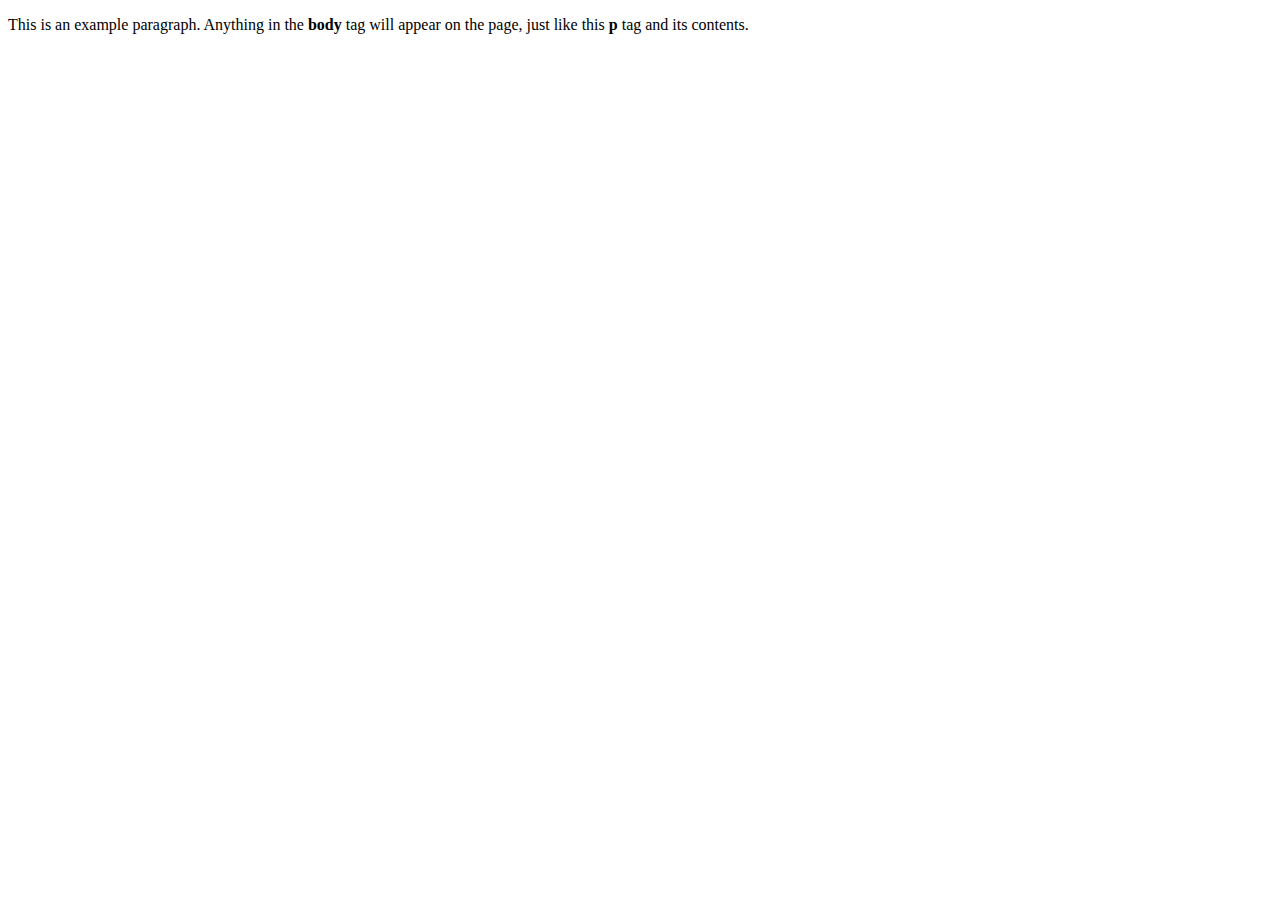
==== index.html @ df5af94c "Initial commit" ====
<!doctype html>
<html>
  <head>
    <title>githubcrce</title>
  </head>
  <body>
    <p>This is an example paragraph. Anything in the <strong>body</strong> tag will appear on the page, just like this <strong>p</strong> tag and its contents.</p>
  </body>
</html>
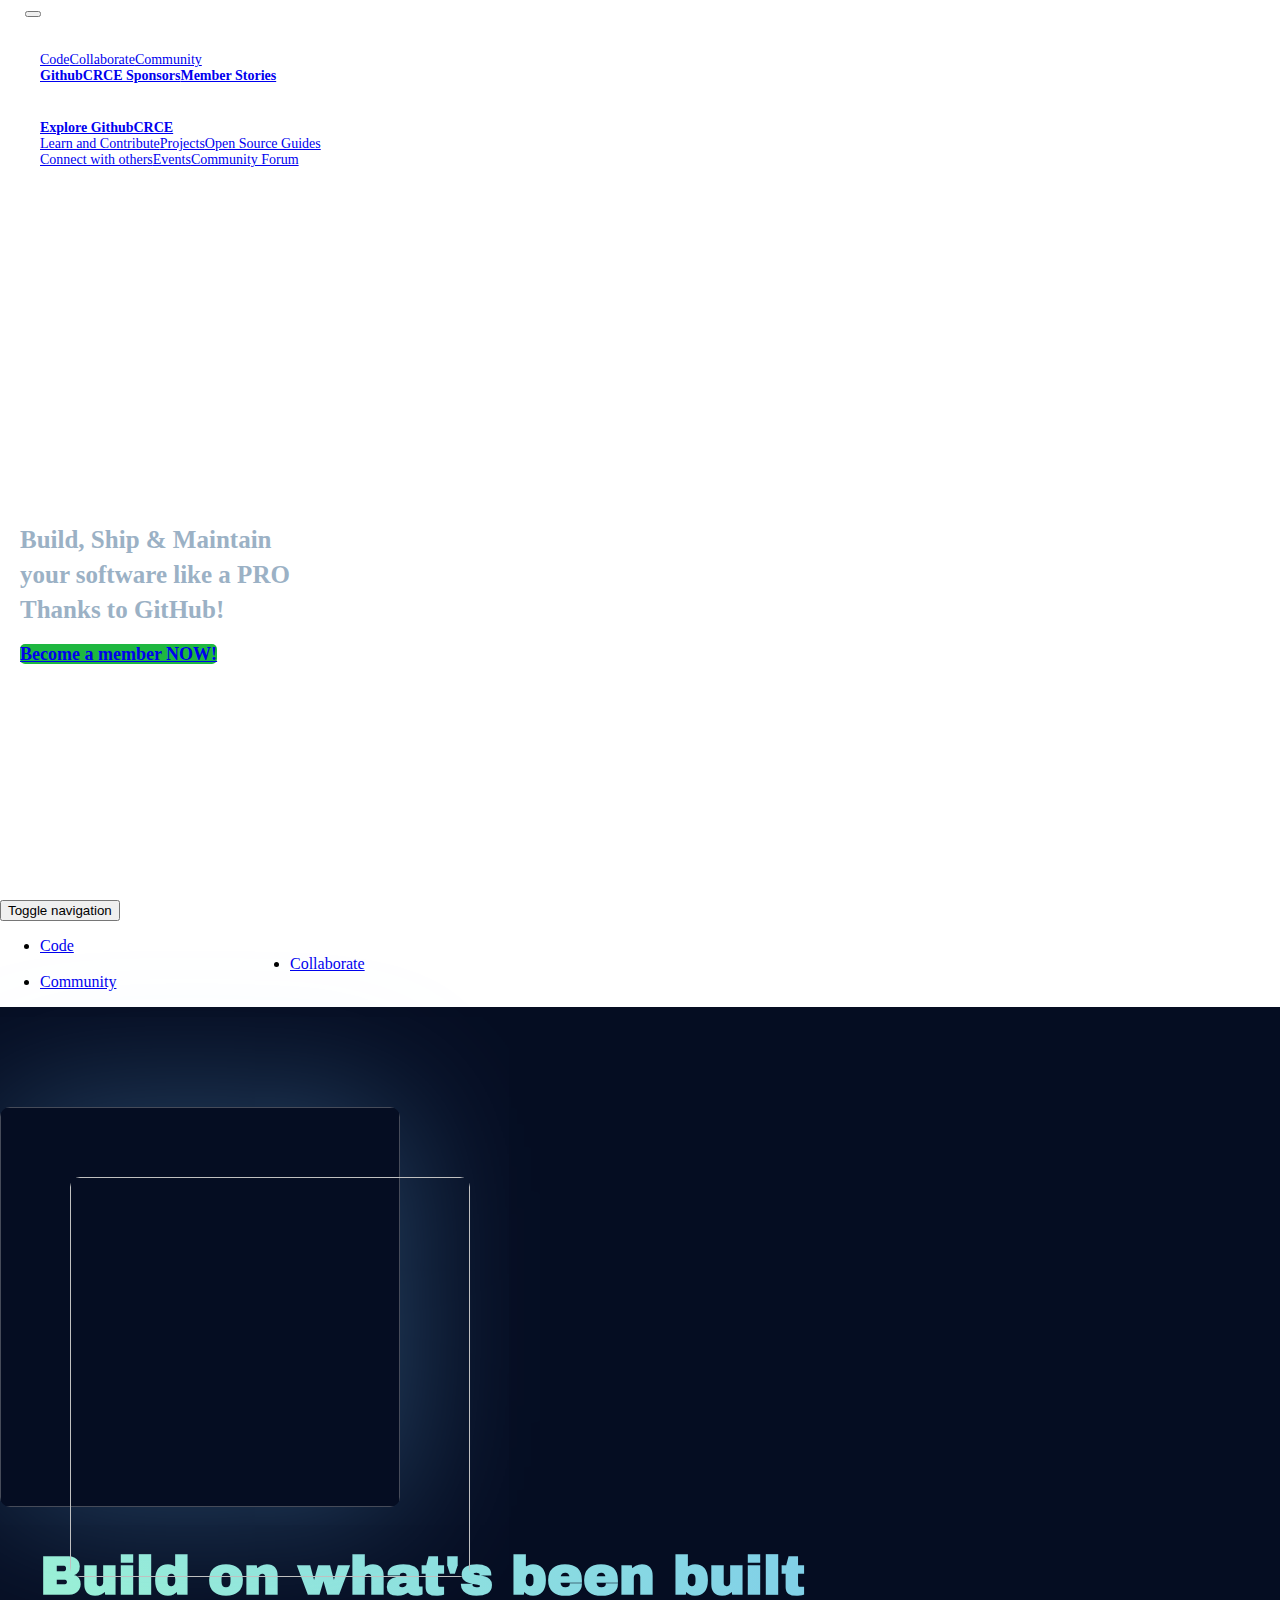
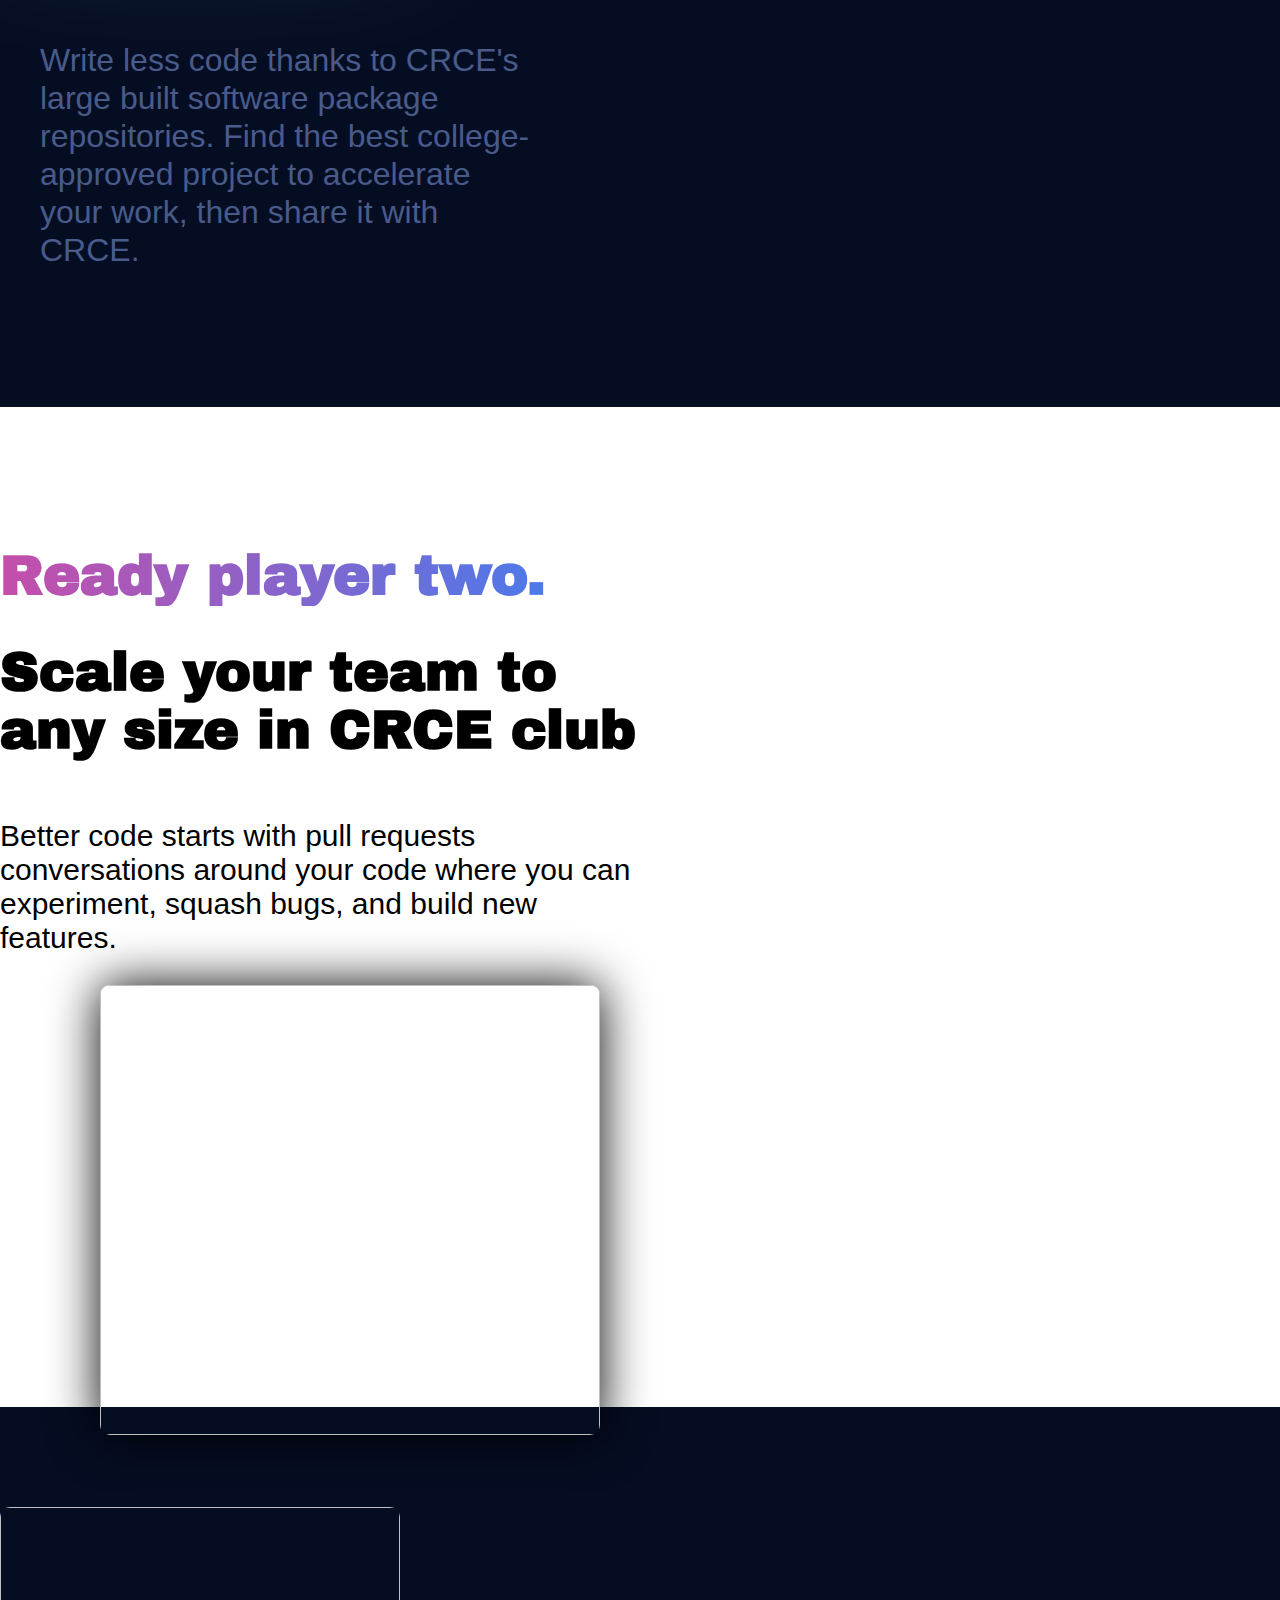
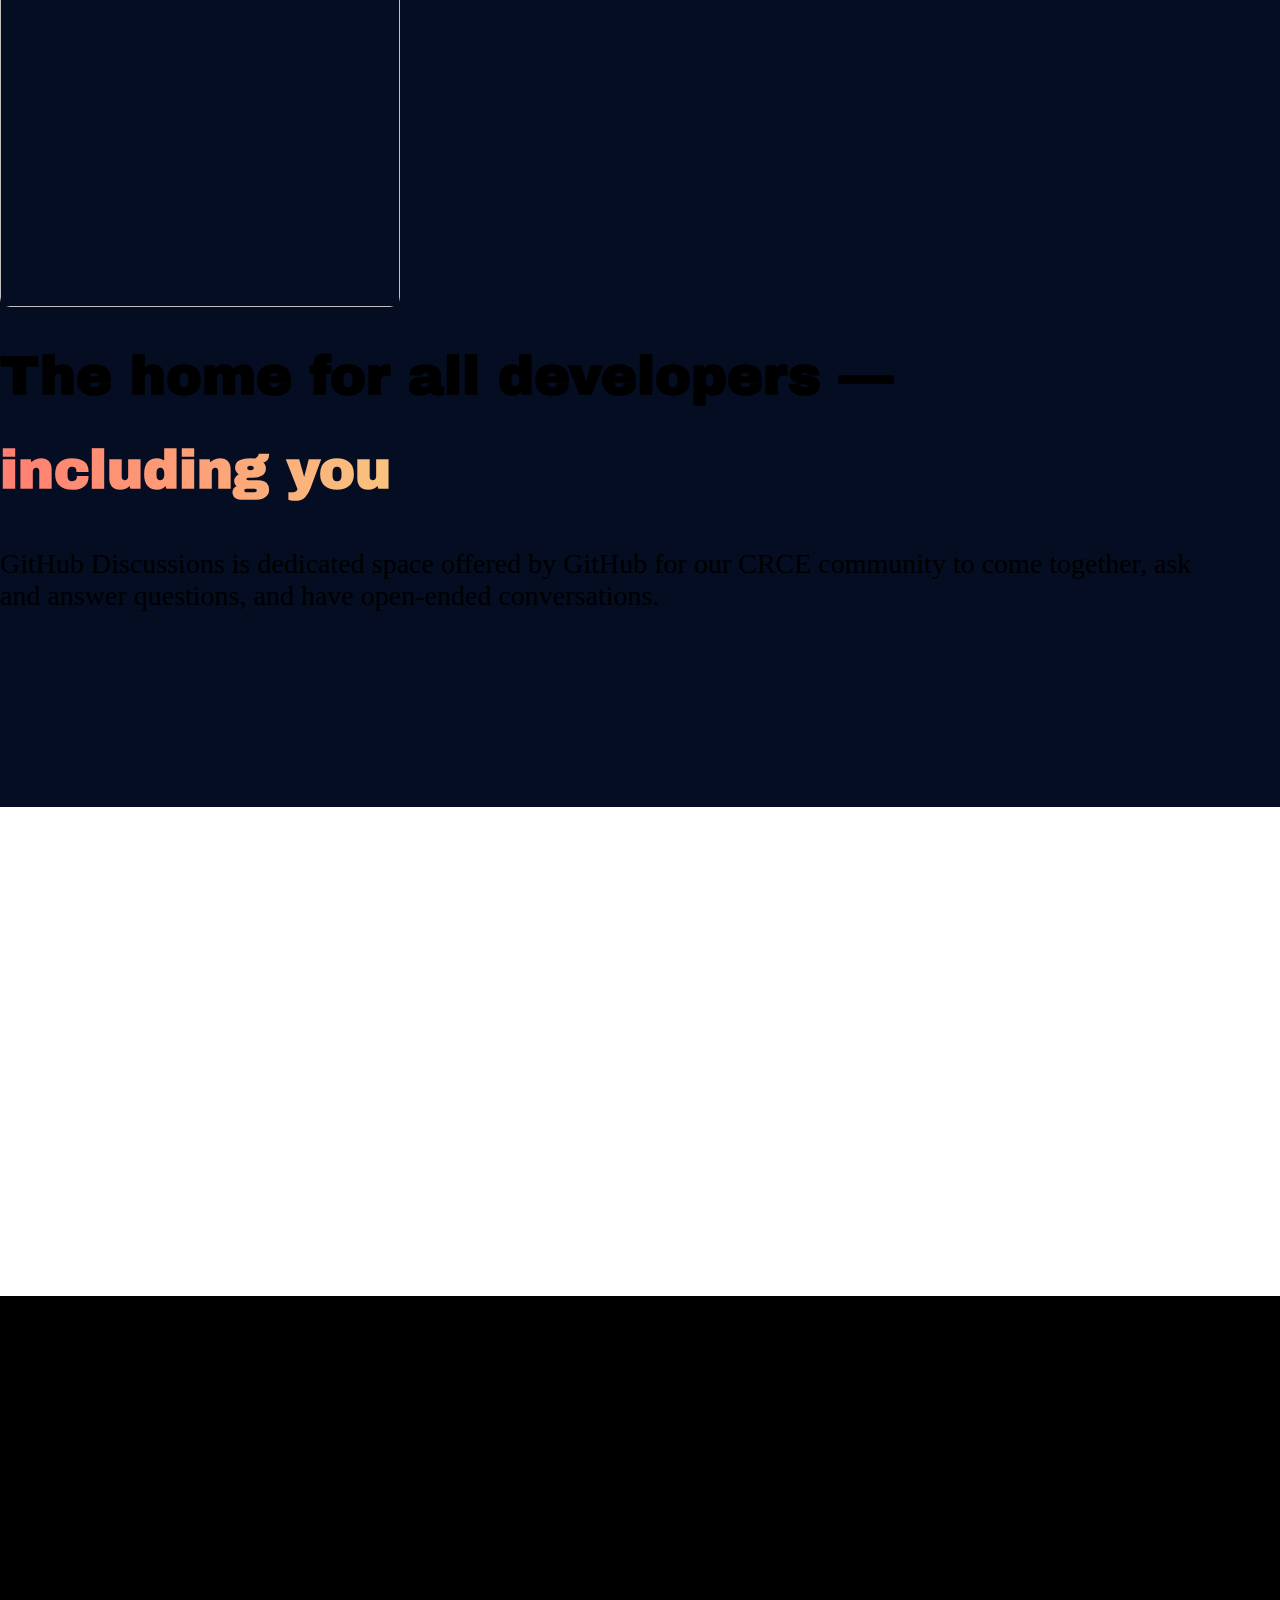
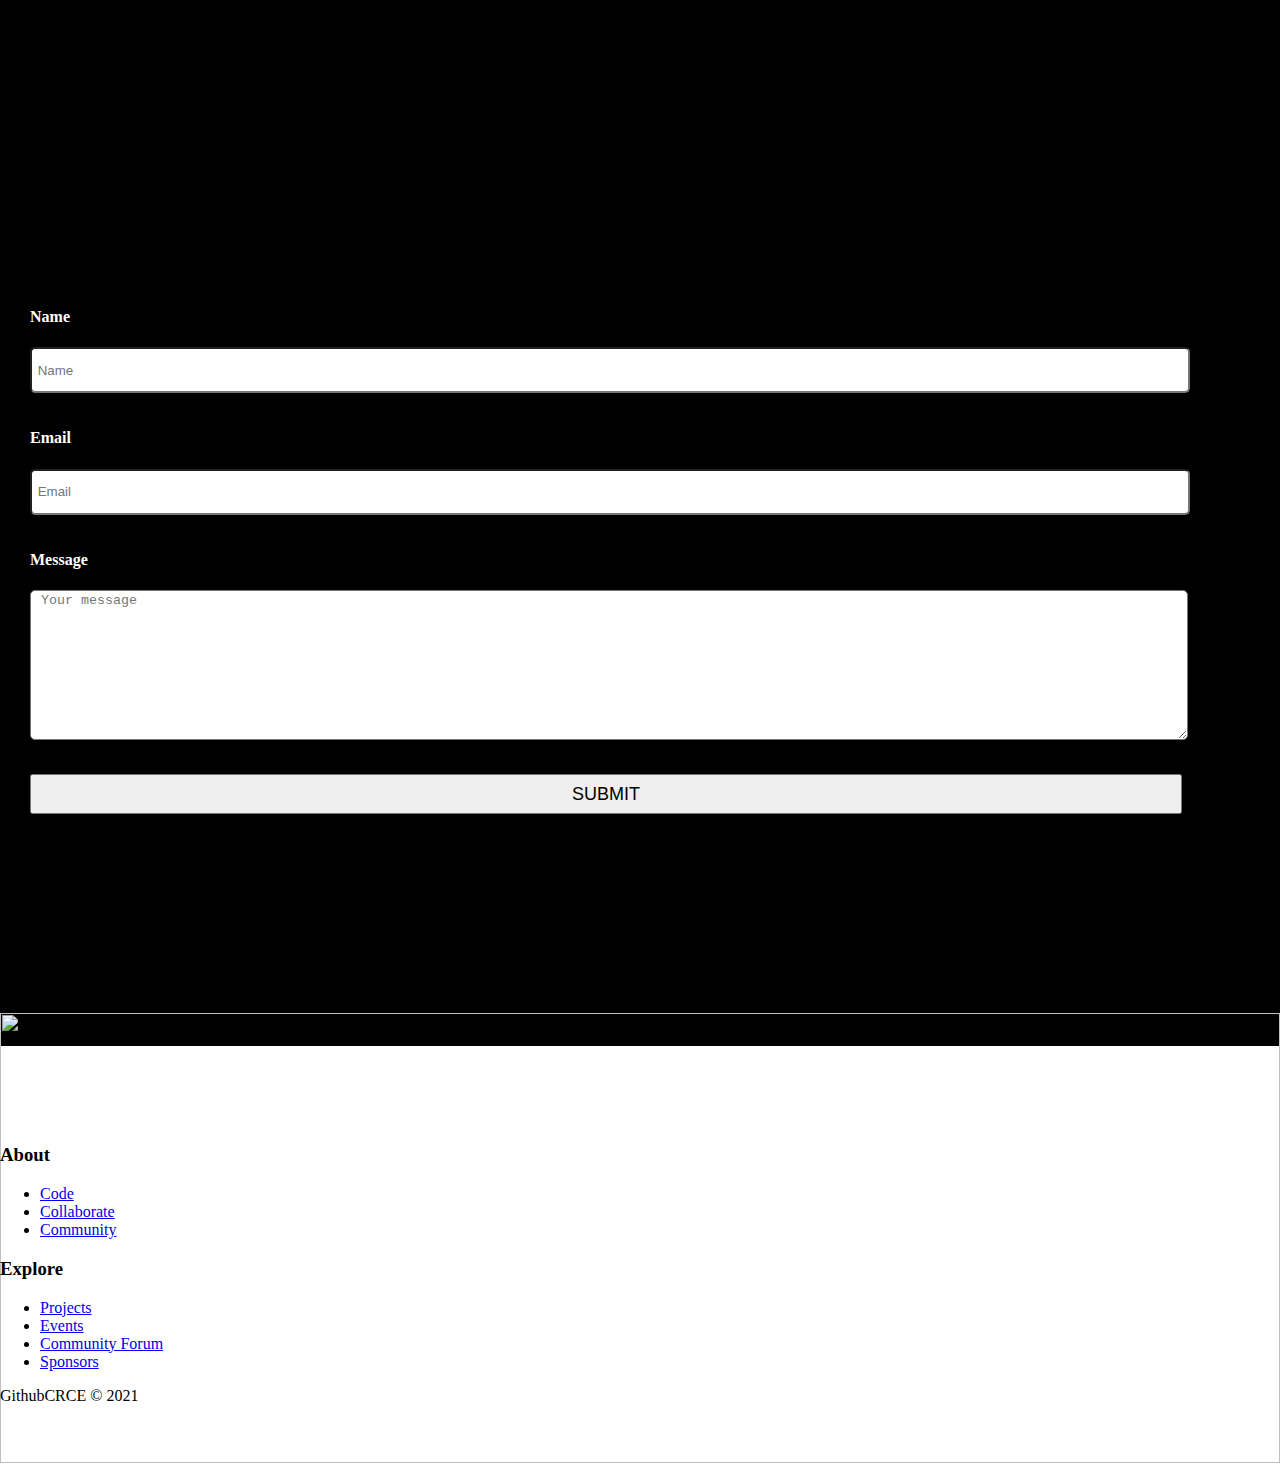
==== commit 74edaf79: "made suggested enhancements" ====
--- a/index.html
+++ b/index.html
@@ -1,9 +1,160 @@
-<!doctype html>
-<html>
-  <head>
-    <title>githubcrce</title>
-  </head>
-  <body>
-    <p>This is an example paragraph. Anything in the <strong>body</strong> tag will appear on the page, just like this <strong>p</strong> tag and its contents.</p>
-  </body>
+<!DOCTYPE html>
+<html lang="en">
+
+<head>
+    <meta charset="utf-8">
+    <meta name="viewport" content="width=device-width, initial-scale=1.0, shrink-to-fit=no">
+    <title>GithubCRCE</title>
+    <link rel="icon" href="assets/img/github-icon-png-29.png">
+    <link rel="stylesheet" href="assets/bootstrap/css/bootstrap.min.css">
+    <link rel="stylesheet" href="https://fonts.googleapis.com/css?family=Archivo+Black&amp;display=swap">
+    <link rel="stylesheet" href="assets/fonts/ionicons.min.css">
+    <link rel="stylesheet" href="assets/css/Contact-Form-Clean.css">
+    <link rel="stylesheet" href="assets/css/explore.css">
+    <link rel="stylesheet" href="assets/css/Footer-Basic.css">
+    <link rel="stylesheet" href="assets/css/Footer-Clean.css">
+    <link rel="stylesheet" href="https://cdnjs.cloudflare.com/ajax/libs/animate.css/3.5.2/animate.min.css">
+    <link rel="stylesheet" href="https://cdnjs.cloudflare.com/ajax/libs/aos/2.3.4/aos.css">
+    <link rel="stylesheet" href="https://cdnjs.cloudflare.com/ajax/libs/Swiper/6.4.8/swiper-bundle.min.css">
+    <link rel="stylesheet" href="assets/css/Registration-Form-with-Photo.css">
+    <link rel="stylesheet" href="assets/css/Simple-Slider.css">
+    <link rel="stylesheet" href="assets/css/sponsors.css">
+    <link rel="stylesheet" href="assets/css/styles.css">
+    <link rel="stylesheet" href="assets/css/Testimonials.css">
+</head>
+
+<body id="body">
+    <section id="home-bg">
+        <nav class="navbar navbar-light navbar-expand-md">
+            <div class="container-fluid"><a class="navbar-brand" href="#"></a><button data-bs-toggle="collapse" class="navbar-toggler" data-bs-target="#navcol-1"><span class="navbar-toggler-icon" style="text-shadow: 0px 0px;background: url(&quot;assets/img/span-removebg-preview.png&quot;) center / cover no-repeat;"></span></button>
+                <div class="collapse navbar-collapse" id="navcol-1">
+                    <ul class="navbar-nav">
+                        <li class="nav-item dropdown"><a class="dropdown-toggle nav-link" aria-expanded="false" data-bs-toggle="dropdown" href="#" style="color: var(--bs-white);">Why GithubCRCE?</a>
+                            <div class="dropdown-menu" id="menu-1" style="font-size: 14px;"><a class="dropdown-item" href="#code">Code</a><a class="dropdown-item" href="#collaborate">Collaborate</a><a class="dropdown-item" href="#community">Community</a>
+                                <div id="line"></div><a class="dropdown-item" href="sponsors.html" style="font-weight: bold;">GithubCRCE Sponsors</a><a class="dropdown-item" href="sponsors.html#member-stories" style="font-weight: bold;">Member Stories</a>
+                            </div>
+                        </li>
+                        <li class="nav-item"><a class="nav-link" href="https://github.com/orgs/githubcrce/people" style="color: var(--bs-white);">Team</a></li>
+                        <li class="nav-item dropdown"><a class="dropdown-toggle nav-link" aria-expanded="false" data-bs-toggle="dropdown" href="" style="color: var(--bs-white);">Explore</a>
+                            <div class="dropdown-menu" style="font-size: 14px;"><a class="dropdown-item" href="explore.html" style="font-weight: bold;">Explore GithubCRCE</a>
+                                <div id="line"></div><a class="dropdown-item disabled font-monospace" href="#">Learn and Contribute</a><a class="dropdown-item" href="explore.html">Projects</a><a class="dropdown-item" href="https://opensource.guide/" target="_blank">Open Source Guides</a>
+                                <div id="line"></div><a class="dropdown-item disabled font-monospace" href="#">Connect with others</a><a class="dropdown-item" href="explore.html">Events</a><a class="dropdown-item" href="https://github.community/" target="_blank">Community Forum</a>
+                            </div>
+                        </li>
+                        <li class="nav-item"><a class="nav-link" href="https://github.com/githubcrce/" style="color: var(--bs-white);" target="_blank">Join Us</a></li>
+                    </ul>
+                    <ul class="navbar-nav ms-auto">
+                        <li class="nav-item" id="contact-us"><a class="nav-link active" href="#contact-us-head" style="color: var(--bs-white);">Contact Us</a></li>
+                    </ul>
+                </div>
+            </div>
+        </nav>
+        <h1 id="title-1">Where CRCE</h1>
+        <h1 id="title-2">builds software</h1>
+        <h1 id="sub-title">Build, Ship &amp; Maintain<br>your software like a PRO<br>Thanks to GitHub!<br></h1>
+        <h1 id="sub-title-2"></h1><a class="btn btn-primary" role="button" id="join-now" href="https://forms.gle/aLtC46LqiJqMrGCY7" target="_blank">Become a member NOW!</a>
+    </section>
+    <section id="mid-nav">
+        <nav class="navbar navbar-light navbar-expand-md sticky-top textprimary bg-white text-primary" id="sub-navbar">
+            <div class="container-fluid"><button data-bs-toggle="collapse" class="navbar-toggler" data-bs-target="#navcol-2"><span class="visually-hidden">Toggle navigation</span><span class="navbar-toggler-icon"></span></button>
+                <div class="collapse navbar-collapse text-center" id="navcol-2">
+                    <ul class="navbar-nav font-monospace mx-auto">
+                        <li class="nav-item" id="code-nav"><a class="nav-link active" href="#code">Code</a></li>
+                        <li class="nav-item" id="collaborate-nav"><a class="nav-link" href="#collaborate">Collaborate</a></li>
+                        <li class="nav-item" id="community-nav"><a class="nav-link" href="#community">Community</a></li>
+                    </ul>
+                </div>
+            </div>
+        </nav>
+        <section id="code">
+            <div class="container">
+                <div class="row">
+                    <div class="col-md-6" data-aos="fade-up-right"><img id="code-img-1"><img data-bss-hover-animate="wobble" id="code-img-2"></div>
+                    <div class="col-md-6">
+                        <h1 data-aos="fade-up" id="code-heading">Build on what's been built</h1>
+                        <p data-aos="fade-up" id="code-p">Write less code thanks to CRCE's<br>large built software package repositories. Find the best college-approved project to accelerate your work, then share it with CRCE.<br></p>
+                    </div>
+                </div>
+            </div>
+        </section>
+        <section id="collaborate">
+            <div class="container">
+                <div class="row">
+                    <div class="col-md-6">
+                        <h1 data-aos="fade-right" id="collaborate-heading-1"><strong>Ready player two.</strong><br></h1>
+                        <h1 data-aos="fade-right" id="collaborate-heading-2">Scale your team to any size in CRCE club</h1>
+                        <p data-aos="fade-right" id="collaborate-p">Better code starts with pull requests<br>conversations around your code where you can experiment, squash bugs, and build new features.<br></p>
+                    </div>
+                    <div class="col-md-6"><img data-aos="zoom-in-right" id="collaborate-img-1"></div>
+                </div>
+            </div>
+        </section>
+        <section id="community">
+            <div class="container">
+                <div class="row">
+                    <div class="col-md-6"><img data-aos="zoom-in-right" id="community-img-1"></div>
+                    <div class="col-md-6">
+                        <h1 data-aos="fade-up-right" id="community-heading-1"><strong>The home for all developers&nbsp;—</strong><br></h1>
+                        <h1 data-aos="fade-up-right" id="community-heading-2">including you</h1>
+                        <p data-aos="fade-up-right" id="community-p">GitHub Discussions is dedicated space offered by GitHub for our CRCE community to come together, ask and answer questions, and have open-ended conversations.<br></p>
+                    </div>
+                </div>
+            </div>
+        </section>
+    </section>
+    <section id="bottom-section">
+        <section id="bs-1">
+            <section id="inner-bs-1"></section>
+        </section>
+        <section id="bs-2">
+            <h1 id="contact-us-head" style="color: var(--bs-white);border-style: none;">Contact us</h1>
+            <div class="row" id="contact-row">
+                <div class="col col-6" id="col-form">
+                    <div data-aos="flip-up" id="form">
+                        <h4 id="form-header">Name</h4><input type="text" placeholder=" Name">
+                        <h4 id="form-header">Email</h4><input type="email" placeholder=" Email">
+                        <h4 id="form-header">Message</h4><textarea placeholder=" Your message"></textarea><button class="btn btn-primary" id="contact-now" type="button">SUBMIT</button>
+                    </div>
+                </div>
+                <div class="col col-6" id="col-img"><img src="assets/img/conctatbg.png" width="100%" height="450px"></div>
+            </div>
+        </section>
+    </section>
+    <footer class="footer-clean">
+        <div class="container">
+            <div class="row justify-content-center">
+                <div class="col">
+                    <h3 id="footer-heading"></h3>
+                </div>
+                <div class="col-sm-4 col-md-3 item">
+                    <h3>About</h3>
+                    <ul>
+                        <li><a href="#code">Code</a></li>
+                        <li><a href="#collaborate">Collaborate</a></li>
+                        <li><a href="#community">Community</a></li>
+                    </ul>
+                </div>
+                <div class="col-sm-4 col-md-3 item">
+                    <h3>Explore</h3>
+                    <ul>
+                        <li><a href="explore.html">Projects</a></li>
+                        <li><a href="explore.html">Events</a></li>
+                        <li><a href="explore.html">Community Forum</a></li>
+                        <li><a href="sponsors.html">Sponsors</a></li>
+                    </ul>
+                </div>
+                <div class="col-lg-3 item social"><a href="#"><i class="icon ion-social-facebook"></i></a><a href="#"><i class="icon ion-social-twitter"></i></a><a href="#"><i class="icon ion-social-snapchat"></i></a><a href="https://www.instagram.com/githubcrce/" target="_blank"><i class="icon ion-social-instagram"></i></a>
+                    <p class="copyright">GithubCRCE © 2021</p>
+                </div>
+            </div>
+        </div>
+    </footer>
+    <script src="assets/bootstrap/js/bootstrap.min.js"></script>
+    <script src="assets/js/bs-init.js"></script>
+    <script src="https://cdnjs.cloudflare.com/ajax/libs/aos/2.3.4/aos.js"></script>
+    <script src="https://cdnjs.cloudflare.com/ajax/libs/jquery/3.5.1/jquery.min.js"></script>
+    <script src="https://cdnjs.cloudflare.com/ajax/libs/Swiper/6.4.8/swiper-bundle.min.js"></script>
+    <script src="assets/js/Simple-Slider.js"></script>
+</body>
+
 </html>--- a/assets/css/styles.css
+++ b/assets/css/styles.css
@@ -0,0 +1,674 @@
+#home-bg {
+  width: 100%;
+  height: 100vh;
+  background: url("../../assets/img/homepage.png") center / cover no-repeat;
+  color: white;
+}
+
+.navbar-brand {
+  background: url("github-icon-png-29.jpg") center / contain no-repeat;
+  width: 40px;
+  height: 40px;
+  margin: 10px 5px;
+  margin-right: 20px;
+}
+
+#title-1 {
+  margin-left: 20px;
+  font-size: 35px;
+  font-weight: bold;
+  margin-top: 30px;
+  text-align: center;
+  font-family: 'Archivo Black', sans-serif;
+}
+
+@media (min-width: 576px) {
+  #title-1 {
+    margin-left: 20px;
+    font-size: 70px;
+    font-weight: bold;
+    margin-top: 50px;
+    text-align: left;
+    font-family: 'Archivo Black', sans-serif;
+    width: 500px;
+  }
+}
+
+#title-2 {
+  margin-left: 20px;
+  font-size: 35px;
+  font-weight: bold;
+  text-align: center;
+  font-family: 'Archivo Black', sans-serif;
+}
+
+@media (min-width: 576px) {
+  #title-2 {
+    margin-left: 20px;
+    font-size: 70px;
+    font-weight: bold;
+    text-align: left;
+    font-family: 'Archivo Black', sans-serif;
+    width: 600px;
+  }
+}
+
+.navbar-brand {
+  width: 45px;
+  background: url("../../assets/img/github-icon-png-29.png") center / cover no-repeat;
+  height: 45px;
+}
+
+.navbar-nav {
+}
+
+.navbar.navbar-light.navbar-expand-md {
+  color: var(--bs-white);
+  border-style: none;
+}
+
+@media (max-width: 760px) {
+  #navcol-1 {
+    font-weight: bold;
+  }
+}
+
+#sub-title {
+  color: rgb(155,177,197);
+  font-size: 25px;
+  margin-left: 20px;
+  text-align: left;
+  margin-top: 30px;
+  width: 300px;
+  line-height: 35px;
+}
+
+@media (max-width: 576px) {
+  #sub-title {
+    color: var(--bs-white);
+    font-size: 20px;
+    margin-left: 20px;
+    text-align: left;
+    margin-top: 0px;
+    text-align: center;
+  }
+}
+
+#sub-title-2 {
+  color: rgb(155,177,197);
+  font-size: 25px;
+  margin-left: 20px;
+  margin-top: 15px;
+  width: 300px;
+}
+
+@media (max-width: 576px) {
+  #sub-title-2 {
+    color: var(--bs-white);
+    font-size: 20px;
+    margin-left: 20px;
+    text-align: center;
+  }
+}
+
+#contact-us {
+  border-style: solid;
+  border-radius: 10px;
+}
+
+#join-now {
+  margin-left: 20px;
+  margin-top: 10px;
+  background: rgb(30,183,64);
+  border-radius: 5px;
+  border-color: rgb(30,183,64);
+  font-weight: bold;
+  width: 450px;
+  height: 45px;
+  font-size: 18px;
+}
+
+@media (max-width: 576px) {
+  #join-now {
+    background: rgb(30,183,64);
+    border-radius: 5px;
+    border-color: rgb(30,183,64);
+    font-weight: bold;
+    font-size: 18px;
+    margin-top: 270px;
+    height: 45px;
+    width: 280px;
+    margin-left: 10px;
+  }
+}
+
+@media (max-width: 767px) {
+  #sub-navbar {
+    display: none;
+  }
+}
+
+#sub-navbar {
+}
+
+#code {
+  background: #050D22;
+  width: 100%;
+  height: 100vh;
+  padding-top: 20px;
+}
+
+@media (min-width: 767px) {
+  #code {
+    background: #050D22;
+    width: 100%;
+    height: 100vh;
+    padding-top: 100px;
+  }
+}
+
+#collaborate {
+  width: 100%;
+  height: 100vh;
+  background: var(--bs-white);
+  padding-top: 100px;
+}
+
+@media (max-width: 767px) {
+  #collaborate {
+    width: 100%;
+    height: 100vh;
+    background: var(--bs-white);
+    padding-top: 20px;
+  }
+}
+
+#community {
+  width: 100%;
+  height: 100vh;
+  background: #050D22;
+  padding-top: 100px;
+}
+
+@media (max-width: 767px) {
+  #community {
+    width: 100%;
+    height: 100vh;
+    background: #050D22;
+    padding-top: 30px;
+  }
+}
+
+#code-nav {
+}
+
+#community-nav {
+}
+
+#collaborate-nav {
+  margin-right: 250px;
+  margin-left: 250px;
+}
+
+#code-heading {
+  font-size: 54px;
+  background: linear-gradient(to right, #9CF2D5 0%, #70BBF3 100%);
+  -webkit-background-clip: text;
+  -webkit-text-fill-color: transparent;
+  font-weight: bold;
+  font-family: 'Archivo Black', sans-serif;
+  margin-left: 40px;
+  text-align: left;
+}
+
+@media (max-width: 765px) {
+  #code-heading {
+    font-size: 30px;
+    background: linear-gradient(to right, #9CF2D5 0%, #70BBF3 100%);
+    -webkit-background-clip: text;
+    -webkit-text-fill-color: transparent;
+    font-weight: bold;
+    font-family: 'Archivo Black', sans-serif;
+    margin-right: 0px;
+    margin-left: 0px;
+    margin-top: 220px;
+    width: 100%;
+    text-align: center;
+  }
+}
+
+#code-heading-2 {
+  font-size: 48px;
+  background: linear-gradient(to right, #9CF2D5 0%, #70BBF3 100%);
+  -webkit-background-clip: text;
+  -webkit-text-fill-color: transparent;
+  font-weight: bold;
+  font-family: 'Archivo Black', sans-serif;
+  margin-left: 50px;
+}
+
+#code-p {
+  color: rgb(72,91,139);
+  margin-left: 40px;
+  margin-top: 20px;
+  font-size: 32px;
+  font-family: sans-serif;
+  width: 500px;
+  text-align: left;
+  line-height: 38px;
+}
+
+@media (max-width: 767px) {
+  #code-p {
+    margin-left: 0px;
+    margin-top: 20px;
+    width: 100%;
+    margin-right: 0px;
+    font-size: 22px;
+    line-height: 30px;
+    text-align: center;
+    margin-top: 30px;
+  }
+}
+
+#collaborate-heading-1 {
+  background: linear-gradient(to right, #C54EAA 0%, #3582F6 100%);
+  -webkit-background-clip: text;
+  -webkit-text-fill-color: transparent;
+  font-family: 'Archivo Black', sans-serif;
+  margin-left: 0px;
+  font-size: 56px;
+  width: 650px;
+}
+
+@media (max-width: 767px) {
+  #collaborate-heading-1 {
+    background: linear-gradient(to right, #C54EAA 0%, #3582F6 100%);
+    -webkit-background-clip: text;
+    -webkit-text-fill-color: transparent;
+    font-family: 'Archivo Black', sans-serif;
+    margin-left: 0px;
+    font-size: 31px;
+    width: 100%;
+    text-align: center;
+  }
+}
+
+#collaborate-heading-2 {
+  width: 650px;
+  height: 140px;
+  margin-left: 0px;
+  font-weight: bold;
+  font-size: 54px;
+  font-family: 'Archivo Black', sans-serif;
+}
+
+@media (max-width: 767px) {
+  #collaborate-heading-2 {
+    width: 100%;
+    height: 140px;
+    margin-left: 0px;
+    font-weight: bold;
+    font-size: 30px;
+    font-family: 'Archivo Black', sans-serif;
+    text-align: center;
+  }
+}
+
+#collaborate-p {
+  width: 650px;
+  margin-left: 0px;
+  font-size: 30px;
+  font-family: sans-serif;
+}
+
+@media (max-width: 767px) {
+  #collaborate-p {
+    width: 100%;
+    margin-left: 0px;
+    font-size: 18px;
+    font-family: sans-serif;
+    text-align: center;
+  }
+}
+
+#community-heading-1 {
+  text-align: left;
+  margin-right: 50px;
+  margin-left: 0px;
+  color: var(--bs-white);
+  font-weight: bold;
+  font-family: 'Archivo Black', sans-serif;
+  font-size: 54px;
+}
+
+@media (max-width: 767px) {
+  #community-heading-1 {
+    text-align: center;
+    margin-right: 0px;
+    margin-left: 0px;
+    color: var(--bs-white);
+    font-weight: bold;
+    font-family: 'Archivo Black', sans-serif;
+    font-size: 30px;
+    margin-top: 10px;
+  }
+}
+
+#community-heading-2 {
+  text-align: left;
+  margin-right: 50px;
+  margin-left: 0px;
+  font-size: 54px;
+  font-weight: bold;
+  background: linear-gradient(to right, #FF7E71 0%, #F8D583 100%);
+  -webkit-background-clip: text;
+  -webkit-text-fill-color: transparent;
+  height: 70px;
+  width: 495px;
+  font-family: 'Archivo Black', sans-serif;
+}
+
+@media (max-width: 767px) {
+  #community-heading-2 {
+    text-align: center;
+    margin-right: 0px;
+    margin-left: 0px;
+    font-size: 30px;
+    font-weight: bold;
+    background: linear-gradient(to right, #FF7E71 0%, #F8D583 100%);
+    -webkit-background-clip: text;
+    -webkit-text-fill-color: transparent;
+    width: 100%;
+    height: 40px;
+    font-family: 'Archivo Black', sans-serif;
+  }
+}
+
+#community-p {
+  text-align: left;
+  margin-right: 50px;
+  margin-left: 0px;
+  color: var(--bs-light);
+  font-size: 28px;
+}
+
+@media (max-width: 767px) {
+  #community-p {
+    text-align: center;
+    margin-right: 0px;
+    margin-left: 0px;
+    color: var(--bs-light);
+    font-size: 18px;
+  }
+}
+
+#code-img-1 {
+  width: 400px;
+  height: 400px;
+  background: url("../../assets/img/Screenshot%202021-07-18%20134250.png") center / contain repeat;
+  z-index: 2;
+  margin-left: 70px;
+  position: absolute;
+  margin-top: 70px;
+  border-radius: 10px;
+}
+
+@media (max-width: 767px) {
+  #code-img-1 {
+    width: 93%;
+    height: 200px;
+    background: url("../../assets/img/Screenshot%202021-07-18%20134250.png") center / cover no-repeat;
+    border-radius: 10px;
+    margin-left: 0px;
+    margin-top: 0px;
+    box-shadow: 0 0 30px #70BBF3;
+  }
+}
+
+#code-img-2 {
+  width: 400px;
+  height: 400px;
+  z-index: 1;
+  background: url("../../assets/img/gh-desktop.webp") center / cover no-repeat;
+  border-radius: 10px;
+  opacity: 0.35;
+  box-shadow: 0 0 150px #70BBF3;
+}
+
+@media (max-width: 767px) {
+  #code-img-2 {
+    display: none;
+  }
+}
+
+#collaborate-img-1 {
+  width: 500px;
+  height: 450px;
+  background: url("../../assets/img/pr-merge.webp") center / contain no-repeat;
+  border-radius: 10px;
+  box-shadow: 0 0 50px black;
+  margin-left: 100px;
+}
+
+@media (max-width: 767px) {
+  #collaborate-img-1 {
+    width: 100%;
+    height: 250px;
+    background: url("../../assets/img/pr-merge.webp") center / contain no-repeat;
+    border-radius: 10px;
+    box-shadow: 0 0 20px black;
+    margin-left: 0px;
+  }
+}
+
+#community-img-1 {
+  width: 400px;
+  height: 400px;
+  background: url("../../assets/img/Screenshot%202021-07-18%20133839.png") center / contain repeat-y;
+  border-radius: 10px;
+}
+
+@media (max-width: 767px) {
+  #community-img-1 {
+    width: 100%;
+    height: 250px;
+    background: url("../../assets/img/Screenshot%202021-07-18%20133839.png") center / contain no-repeat;
+    border-radius: 10px;
+    box-shadow: 0 0 30px #70BBF3;
+  }
+}
+
+#footer-heading {
+  background: url("../../assets/img/image-logo.png") center / contain no-repeat;
+  height: 100px;
+  width: 150px;
+}
+
+@media (max-width: 767px) {
+  #footer-heading {
+    background: url("../../assets/img/image-logo.png") center / contain no-repeat;
+    height: 100px;
+    width: 100%;
+  }
+}
+
+#body {
+  width: 100%;
+  height: 100%;
+  margin: 0;
+  padding: 0;
+}
+
+.dropdown:hover > .dropdown-menu {
+  display: block;
+  position: absolute;
+  z-index: 2;
+}
+
+#bottom-section {
+  width: 100%;
+  height: 200vh;
+}
+
+@media (max-width: 767px) {
+  #bottom-section {
+    width: 100%;
+    height: 120vh;
+  }
+}
+
+#contact-image {
+  background: url("../../assets/img/conctatbg.png") center / cover no-repeat;
+  width: 100%;
+  height: 100vh;
+}
+
+#bottom-img {
+  background: url("../../assets/img/footer-illustration.webp") center / cover no-repeat;
+  width: 100%;
+  height: 110vh;
+  position: absolute;
+}
+
+#bs-1 {
+  width: 100%;
+  height: 52vh;
+}
+
+@media (max-width: 767px) {
+  #bs-1 {
+    width: 100%;
+    height: 25vh;
+  }
+}
+
+#bs-2 {
+  width: 100%;
+  height: 150vh;
+  background: #010001;
+}
+
+@media (max-width: 767px) {
+  #bs-2 {
+    width: 100%;
+    height: 100vh;
+    background: #010001;
+  }
+}
+
+#inner-bs-1 {
+  width: 100%;
+  background: url("../../assets/img/footer-illustration.webp") center / contain no-repeat;
+  height: 100vh;
+  position: absolute;
+  margin-right: 10px;
+}
+
+@media (max-width: 767px) {
+  #inner-bs-1 {
+    width: 100%;
+    background: url("../../assets/img/footer-illustration.webp") center / contain no-repeat;
+    height: 50vh;
+    position: absolute;
+  }
+}
+
+#form {
+}
+
+#contact-us-head {
+  padding-top: 60vh;
+  padding-left: 30px;
+  font-family: 'Archivo Black', sans-serif;
+}
+
+@media (max-width: 767px) {
+  #contact-us-head {
+    padding-top: 20vh;
+    padding-left: 30px;
+    font-family: 'Archivo Black', sans-serif;
+  }
+}
+
+#form {
+  width: 100%;
+  height: 80vh;
+  margin-left: 30px;
+}
+
+@media (max-width: 767px) {
+  #form {
+    width: 100%;
+    height: 80vh;
+    margin-left: 10px;
+  }
+}
+
+#form-header {
+  color: white;
+  padding-top: 15px;
+}
+
+input {
+  border-radius: 5px;
+  width: 90%;
+  height: 40px;
+}
+
+@media (max-width: 767px) {
+  input {
+    border-radius: 5px;
+    width: 95%;
+    height: 40px;
+  }
+}
+
+textarea {
+  border-radius: 5px;
+  width: 90%;
+  height: 20%;
+}
+
+@media (max-width: 767px) {
+  textarea {
+    border-radius: 5px;
+    width: 95%;
+    height: 20%;
+  }
+}
+
+#contact-now {
+  width: 90%;
+  margin-top: 30px;
+  height: 40px;
+  font-weight: 500;
+  font-size: large;
+}
+
+@media (max-width: 767px) {
+  #contact-now {
+    width: 95%;
+    margin-top: 30px;
+    height: 40px;
+    font-weight: 500;
+    font-size: large;
+  }
+}
+
+@media (max-width: 767px) {
+  #col-form {
+    width: 100%;
+  }
+}
+
+@media (max-width: 767px) {
+  #col-img {
+    display: none;
+  }
+}
+
+#contact-row {
+  width: 100%;
+}
+
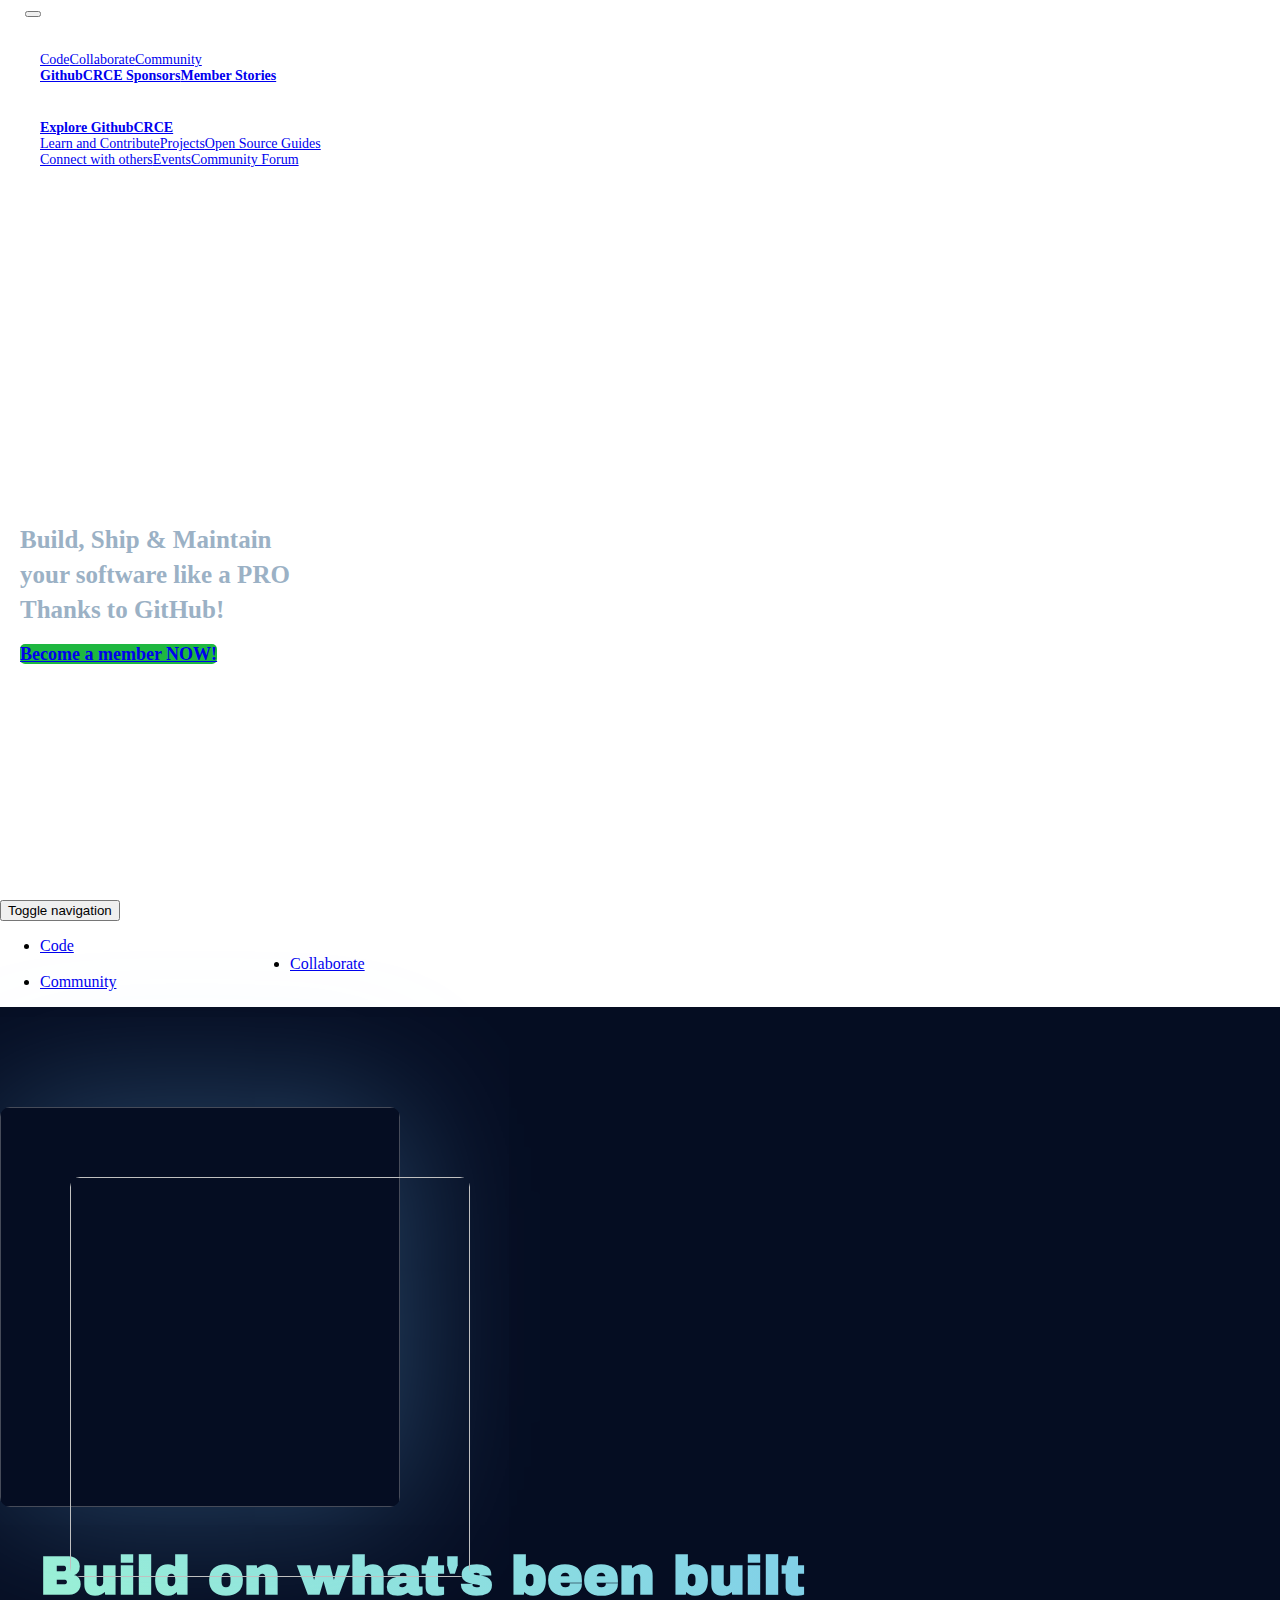
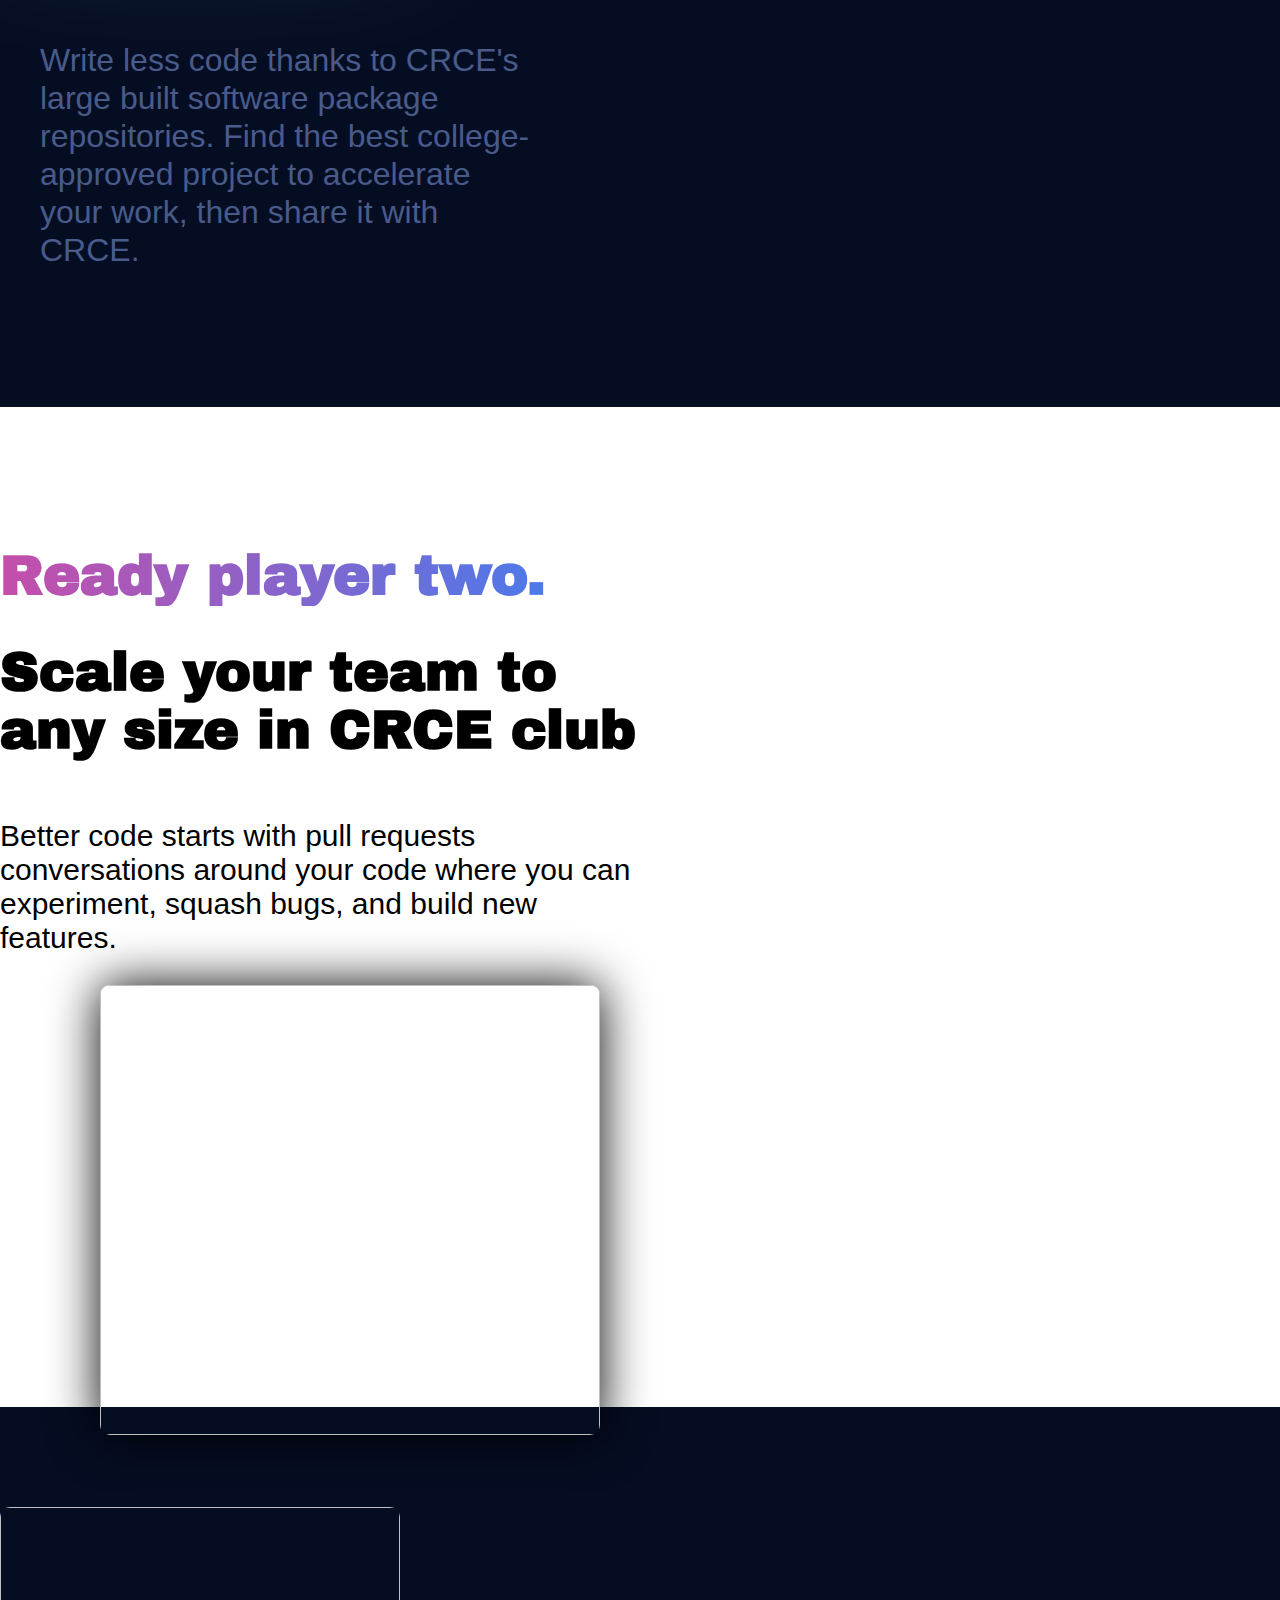
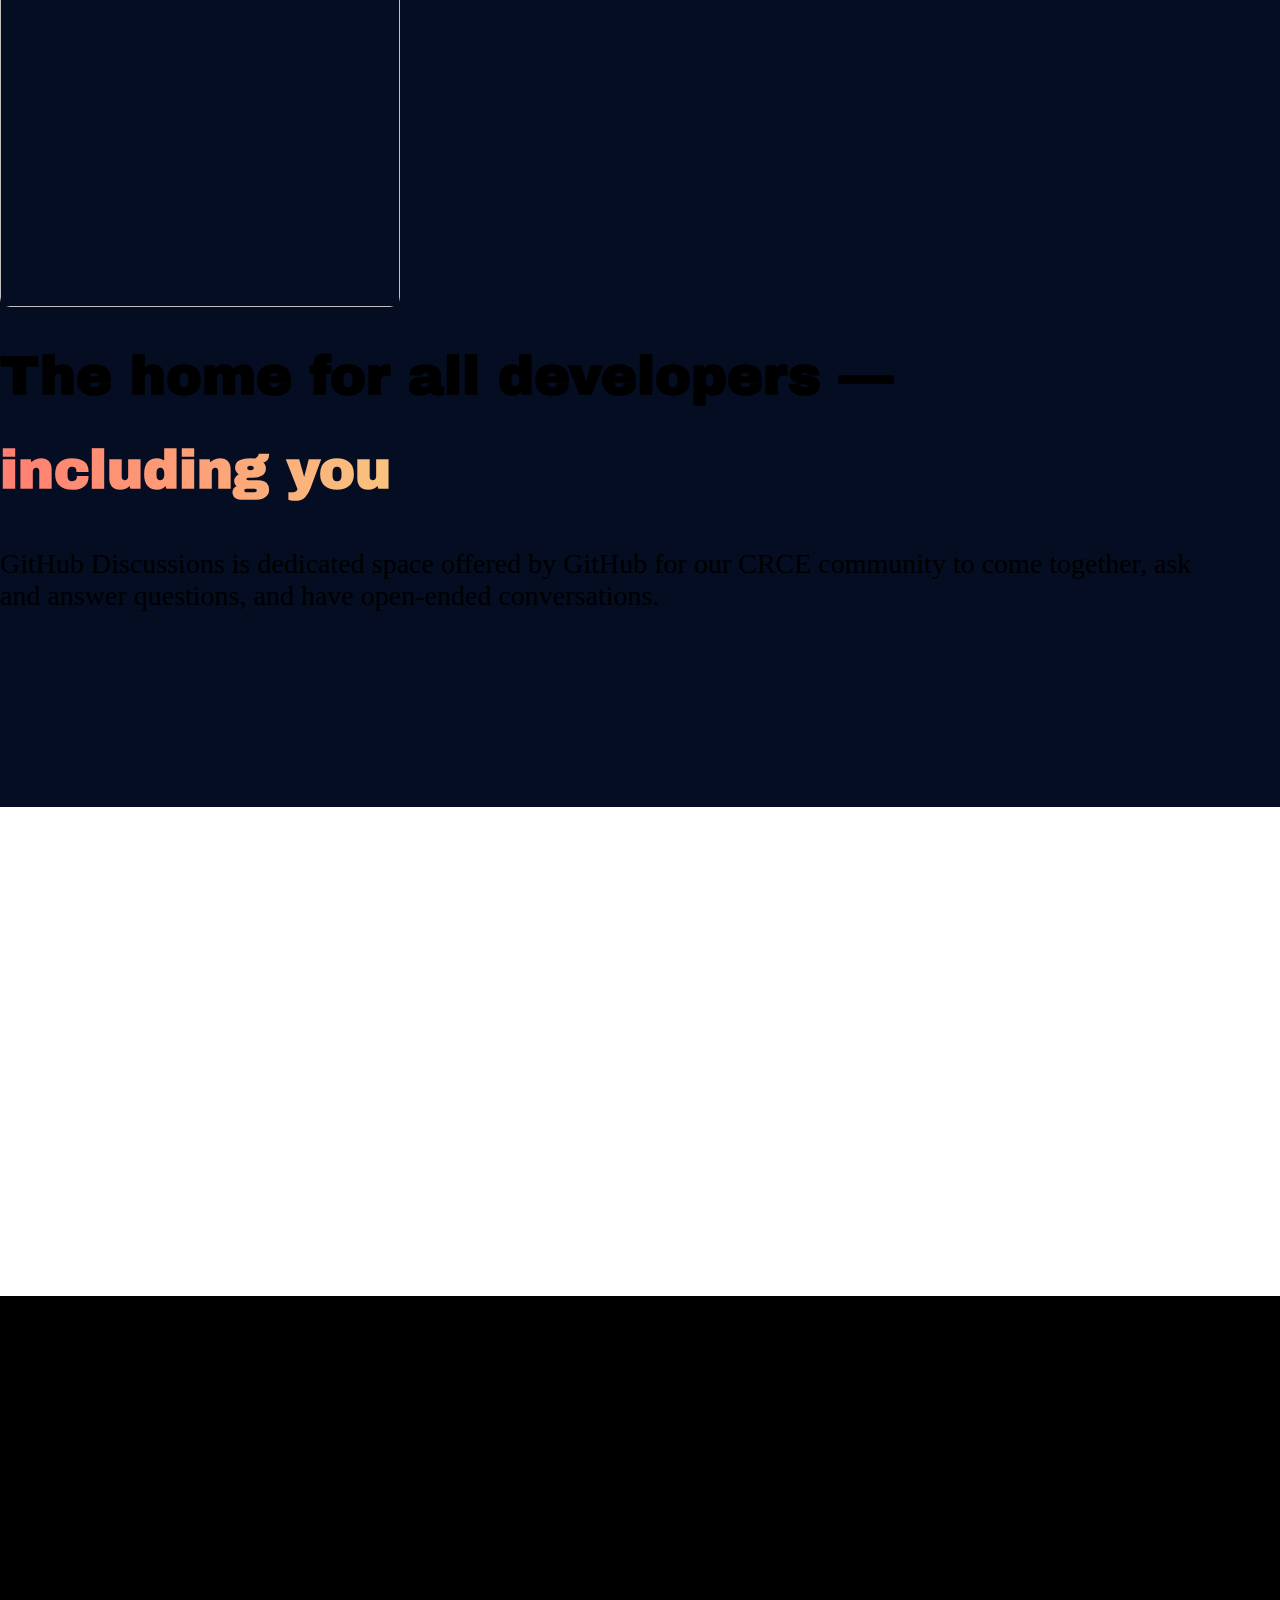
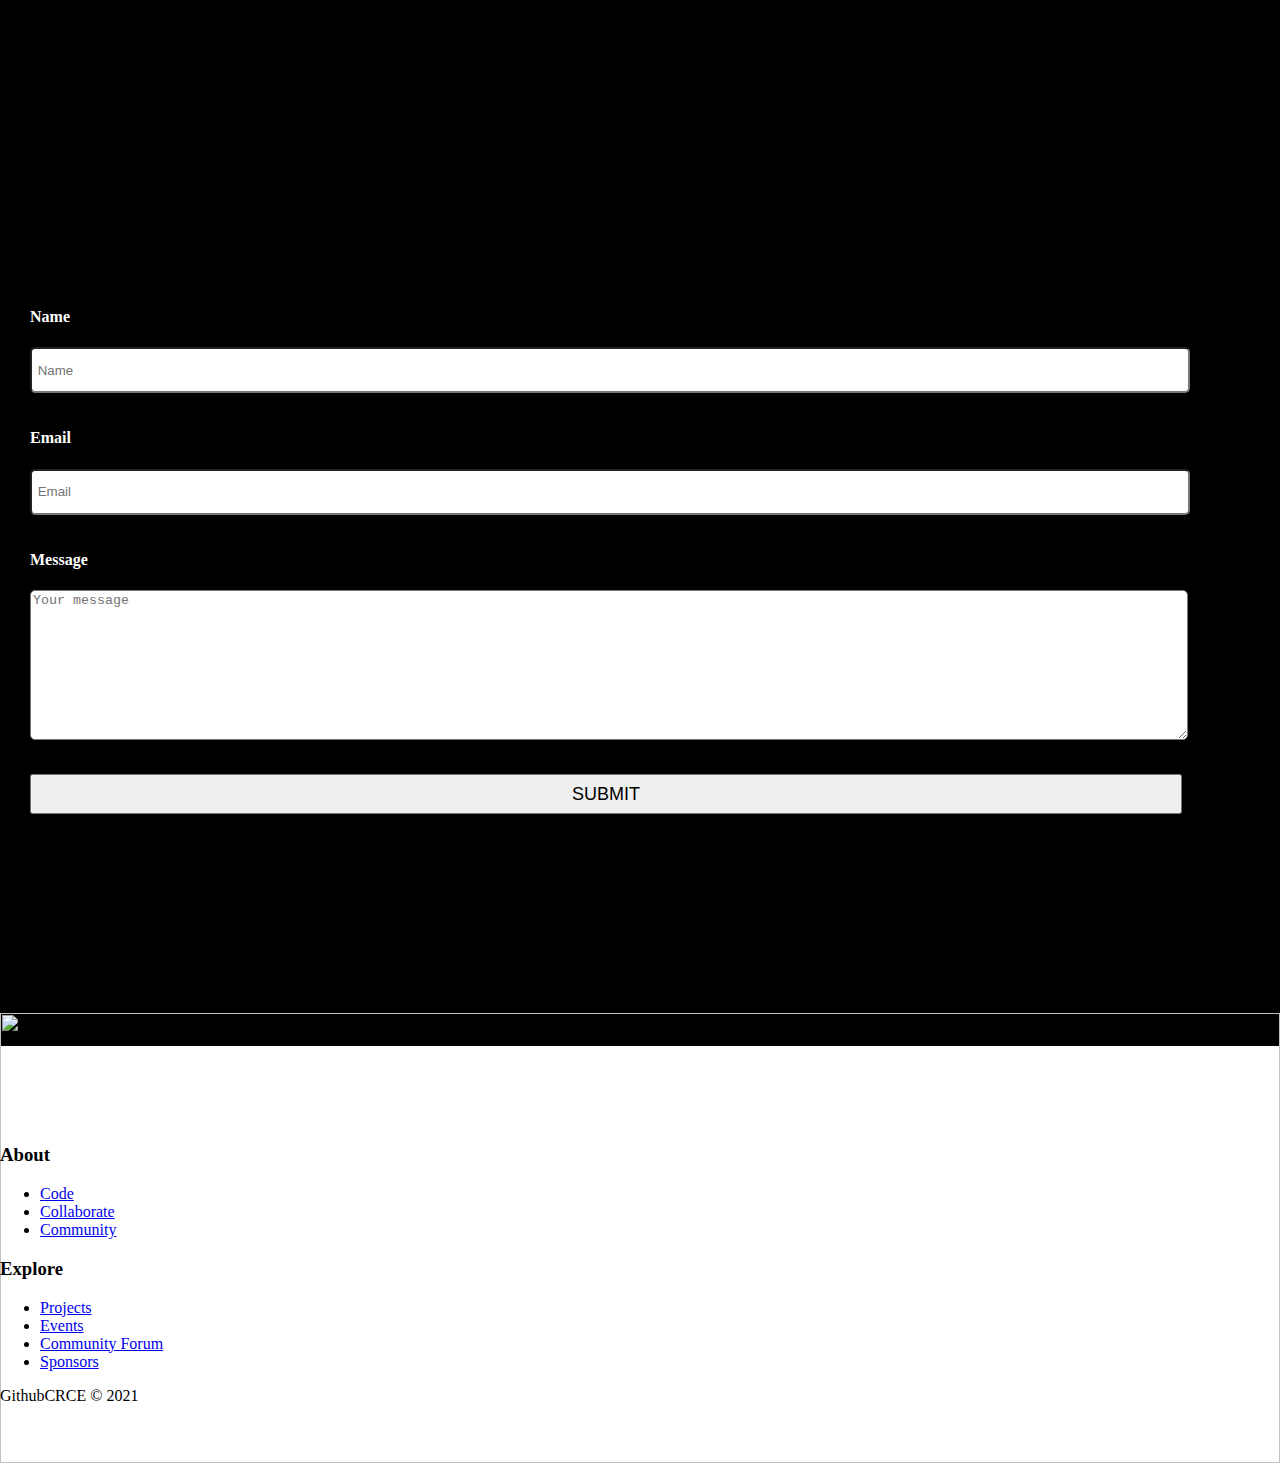
==== commit 98856c66: "Update index.html" ====
--- a/index.html
+++ b/index.html
@@ -113,7 +113,7 @@
                     <div data-aos="flip-up" id="form">
                         <h4 id="form-header">Name</h4><input type="text" placeholder=" Name">
                         <h4 id="form-header">Email</h4><input type="email" placeholder=" Email">
-                        <h4 id="form-header">Message</h4><textarea placeholder=" Your message"></textarea><button class="btn btn-primary" id="contact-now" type="button">SUBMIT</button>
+                        <h4 id="form-header">Message</h4><textarea placeholder="Your message"></textarea><button class="btn btn-primary" id="contact-now" type="button">SUBMIT</button>
                     </div>
                 </div>
                 <div class="col col-6" id="col-img"><img src="assets/img/conctatbg.png" width="100%" height="450px"></div>
@@ -157,4 +157,4 @@
     <script src="assets/js/Simple-Slider.js"></script>
 </body>
 
-</html>+</html>
--- a/assets/css/sponsors.css
+++ b/assets/css/sponsors.css
@@ -0,0 +1,113 @@
+:root {
+  --bs-secondary: #2983fc;
+  
+}
+
+#sponsors-bg {
+  background: url("../../assets/img/sponsors-hero-bg-1600.jpg") center / cover
+    no-repeat;
+  width: 100%;
+  height: 100vh;
+  text-align: center;
+}
+
+#sponsor-header {
+  font-family: "Archivo Black", sans-serif;
+  text-align: center;
+  font-size: 56px;
+}
+
+@media (max-width: 767px) {
+  #sponsor-header {
+    font-family: "Archivo Black", sans-serif;
+    text-align: center;
+    font-size: 36px;
+  }
+}
+
+#head-title {
+  margin-top: 200px;
+  text-align: center;
+  width: 100%;
+}
+
+#main-title {
+  margin-top: 150px;
+  text-align: center;
+  font-size: 16px;
+  color: var(--bs-gray);
+}
+
+#sponsor-project {
+  margin-top: 20px;
+}
+
+@media (max-width: 767px) {
+  #sponsor-project {
+    margin-left: 0px;
+    width: 100%;
+  }
+}
+
+#sub-sponsors {
+  width: 100%;
+  height: 100vh;
+  background: url("../../assets/img/sponsors-contribute-illo.jpg") left /
+    contain no-repeat;
+}
+
+#sub-sponsor-head {
+  background: linear-gradient(to right, #2983fc 0%, #645fe5 100%);
+  -webkit-background-clip: text;
+  -webkit-text-fill-color: transparent;
+  font-size: 62px;
+  text-align: center;
+  font-family: "Archivo Black", sans-serif;
+}
+
+@media (max-width: 767px) {
+  #sub-sponsor-head {
+    background: linear-gradient(to right, #2983fc 0%, #645fe5 100%);
+    -webkit-background-clip: text;
+    -webkit-text-fill-color: transparent;
+    font-size: 34px;
+    text-align: center;
+    font-family: "Archivo Black", sans-serif;
+  }
+}
+
+#sub-spon-container {
+  backdrop-filter: blur(5px);
+  width: 450px;
+  margin-left: 830px;
+  margin-top: 30px;
+  
+
+}
+
+@media (max-width: 767px) {
+  #sub-spon-container {
+    width: 100%;
+    margin-top: 100px;
+    align-content: center;
+    margin-left: 0px;
+    text-align: center;
+    line-height: 26px;
+  }
+}
+
+#span-1 {
+  font-size: 24px;
+  font-weight: bold;
+}
+
+#span-2 {
+  font-size: 24px;
+  color: var(--bs-secondary);  
+  font-weight: bold;  
+}
+
+.testimonials-clean p {
+  font-style: italic;
+}
+
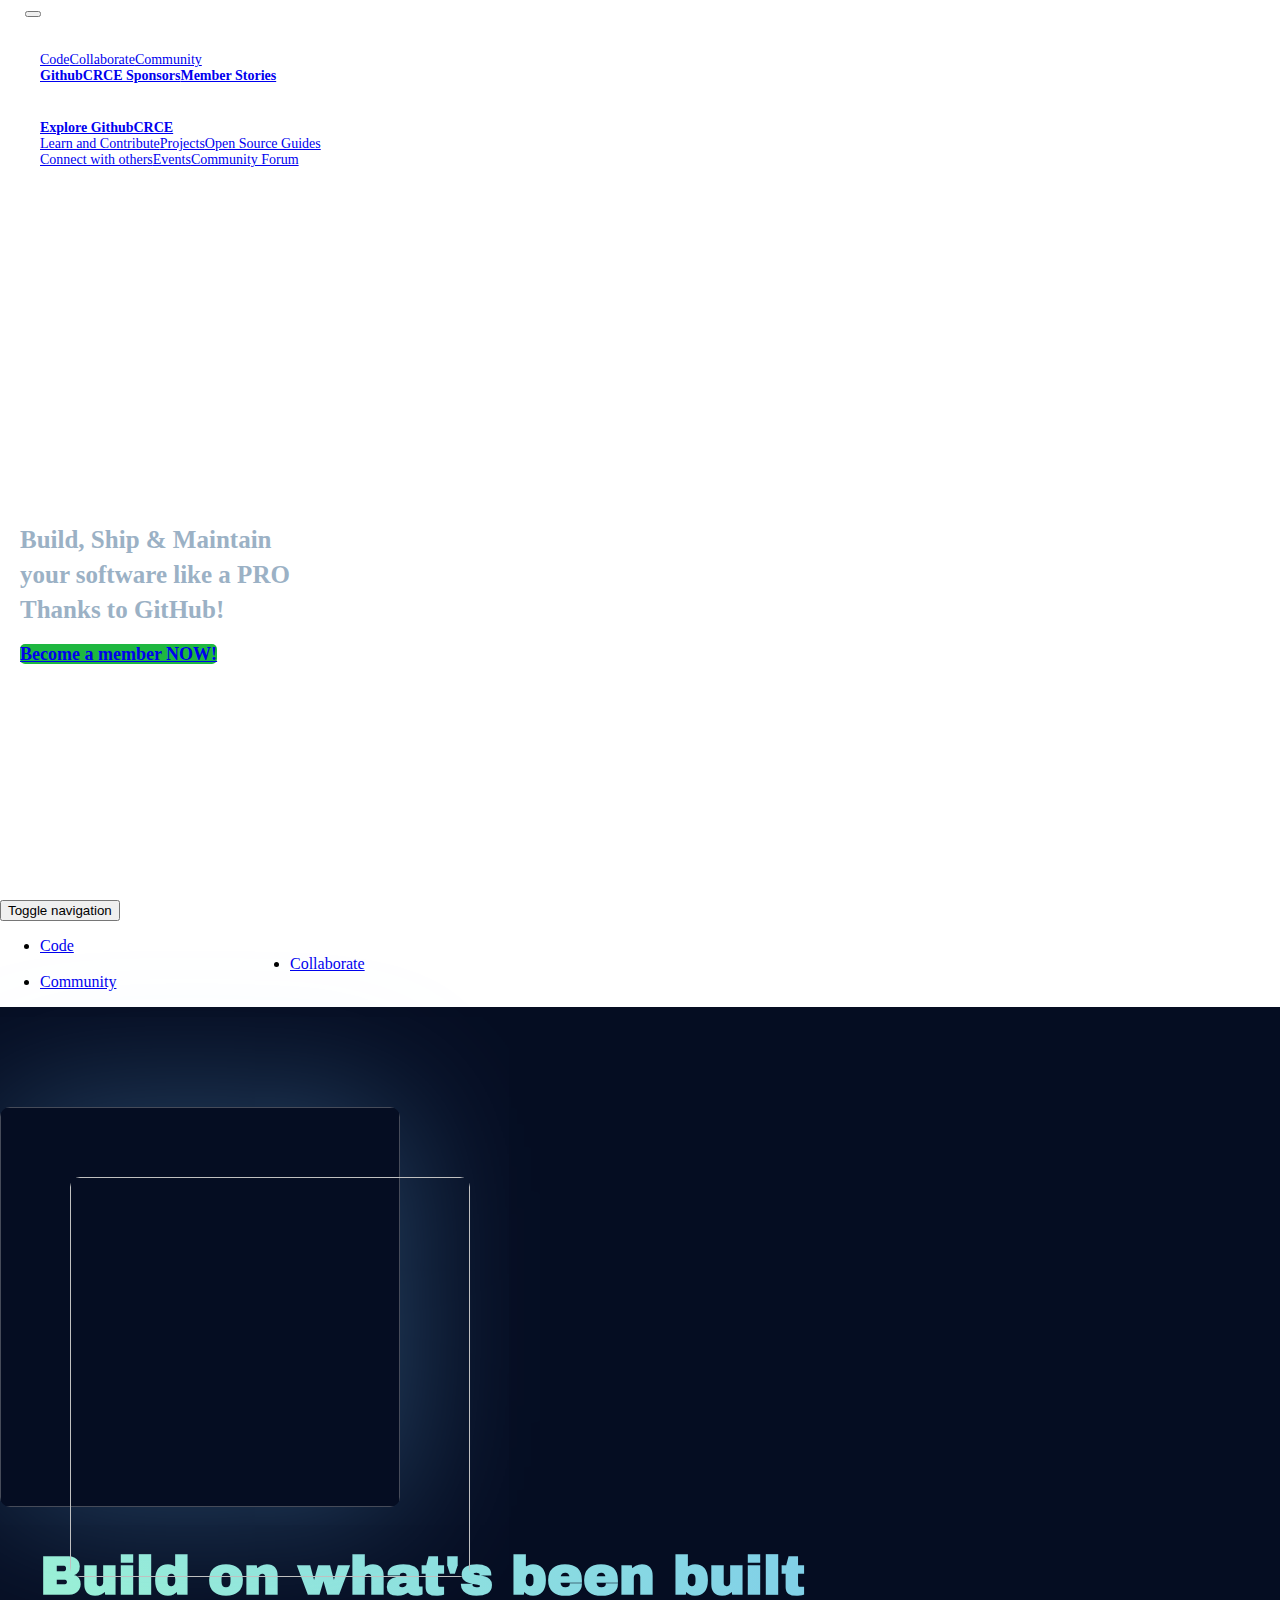
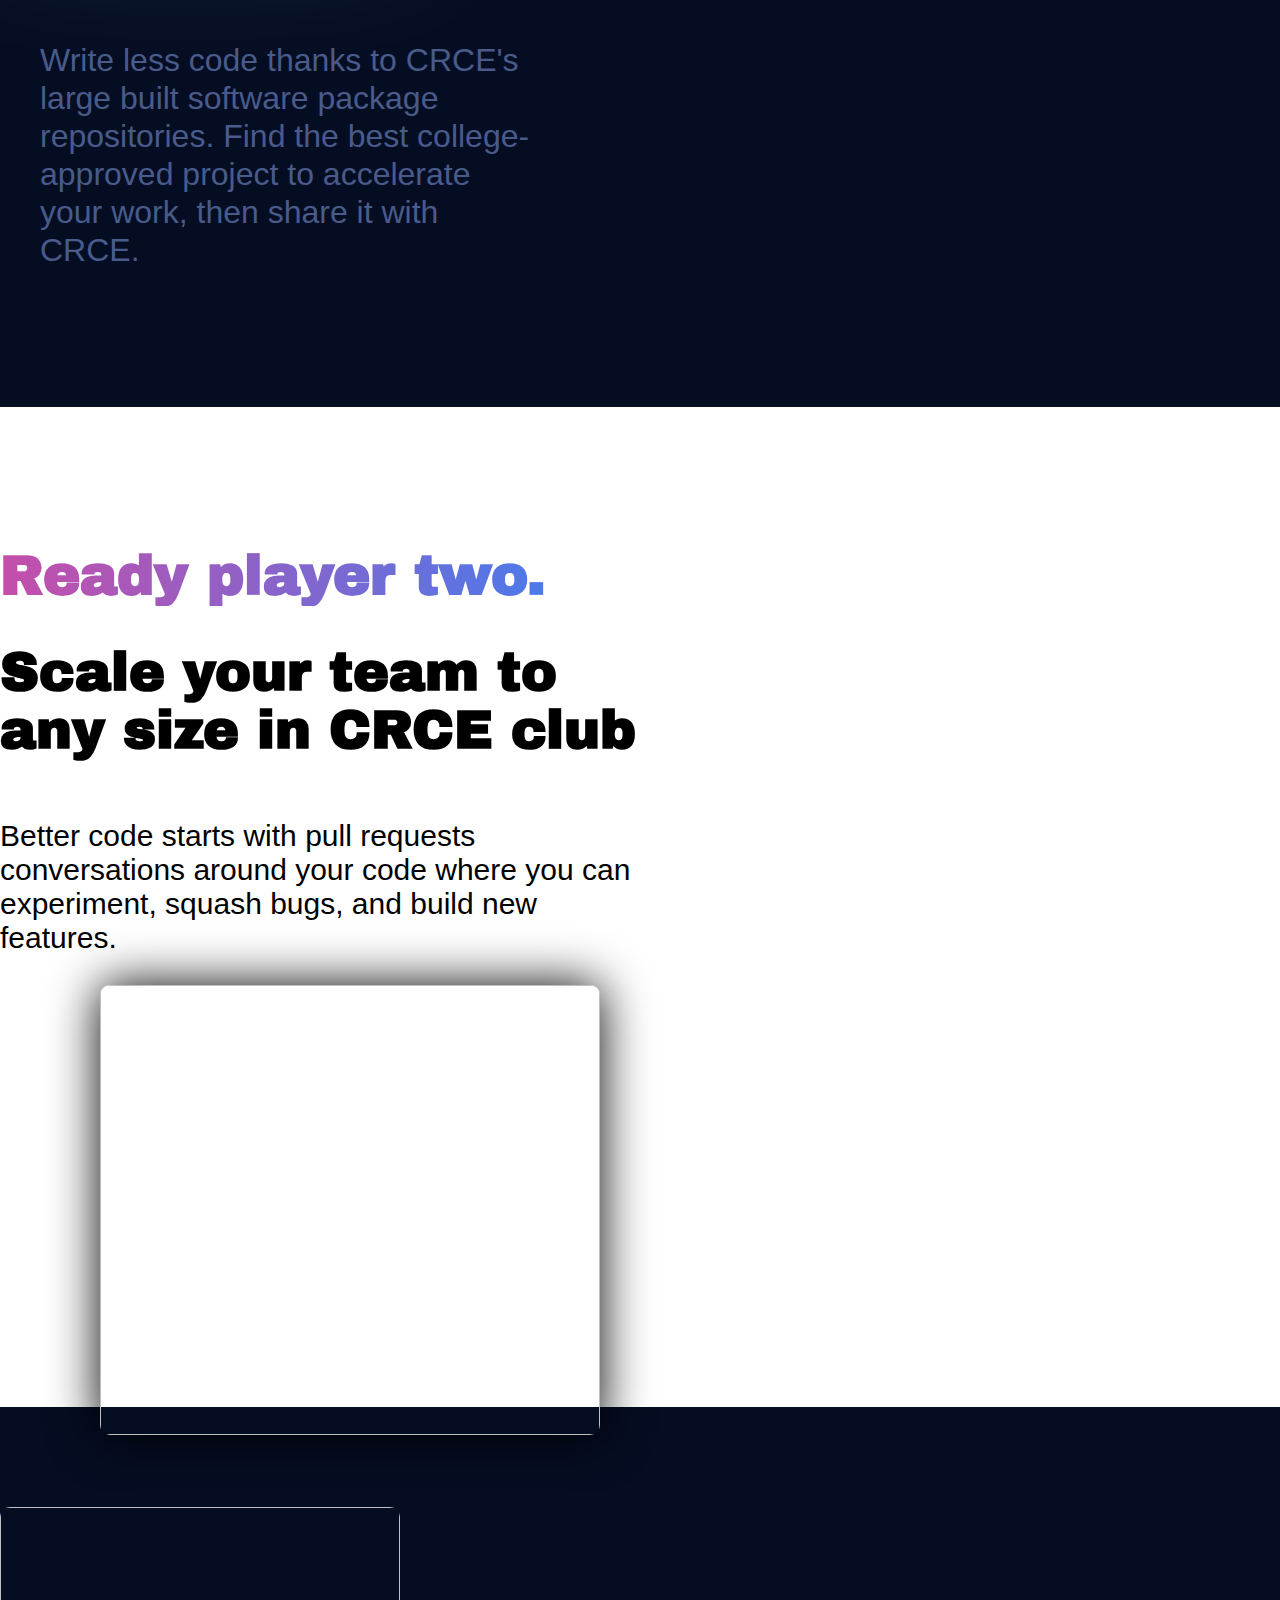
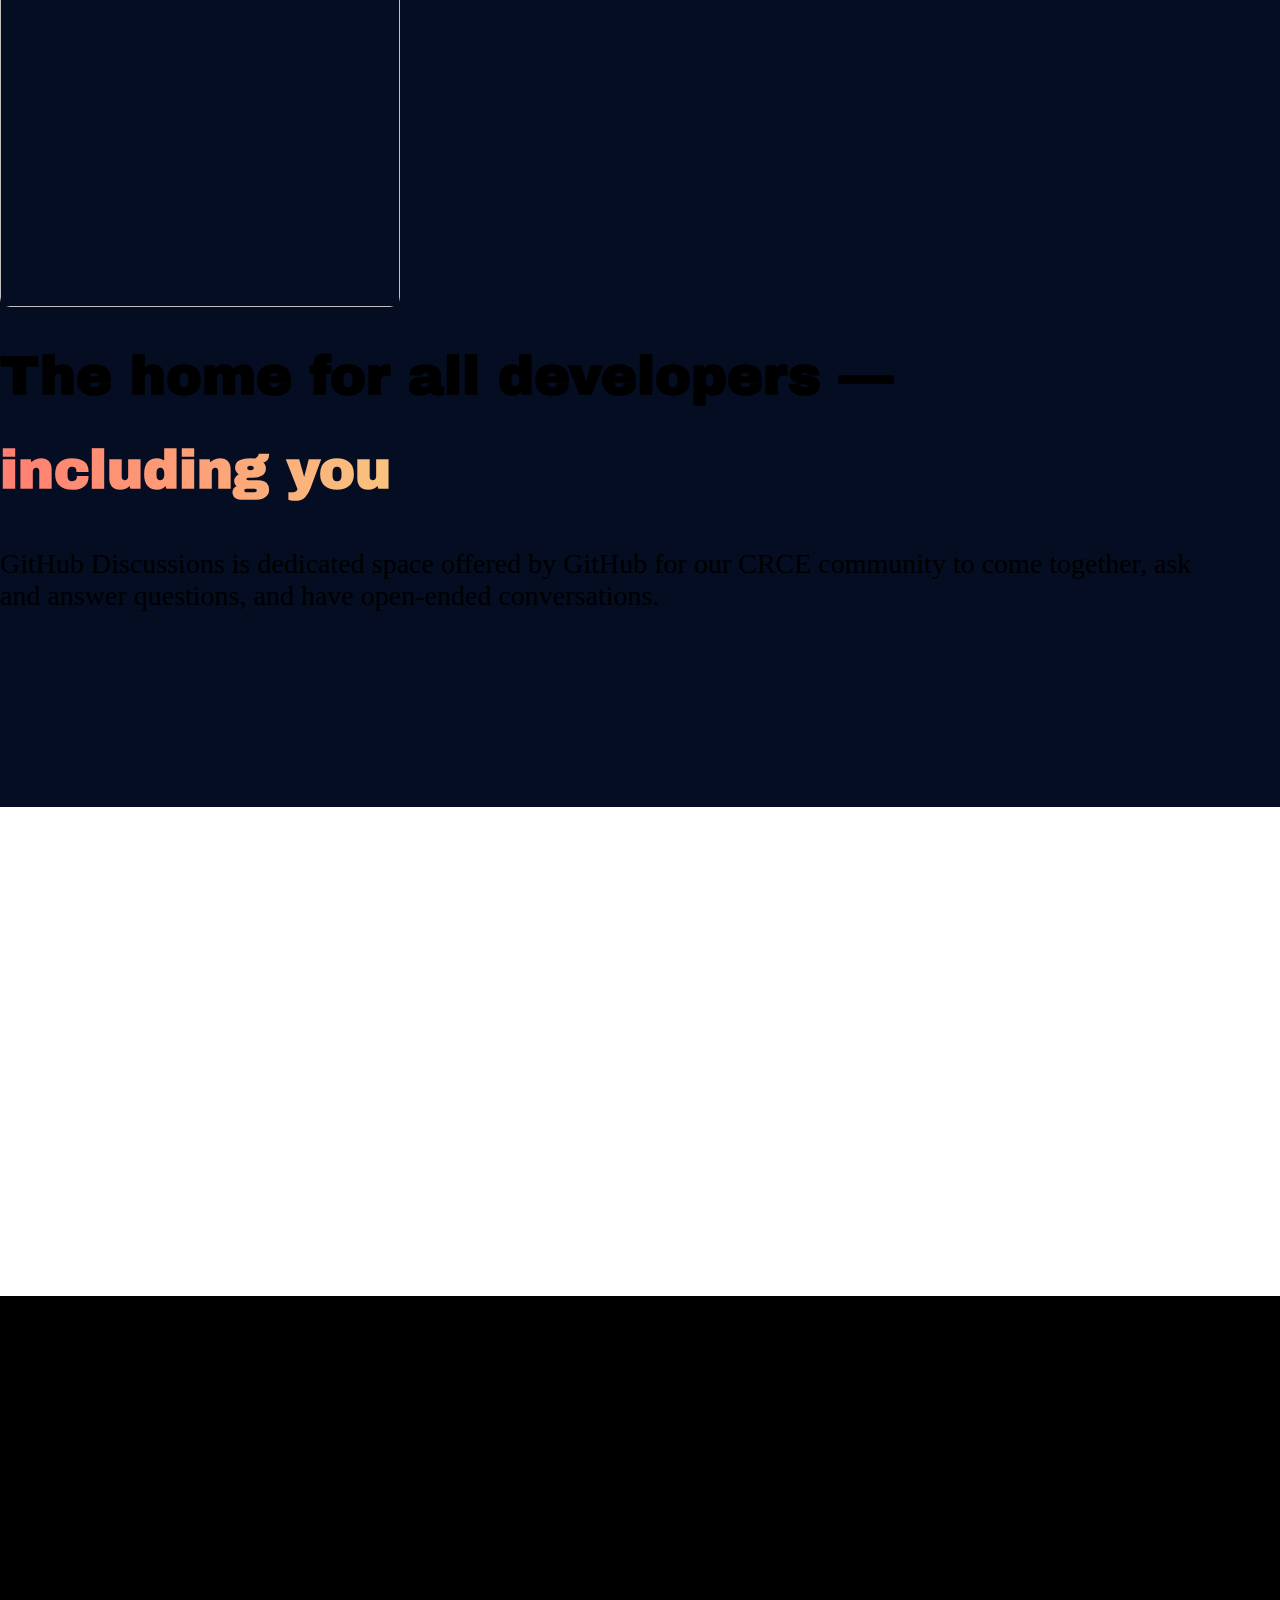
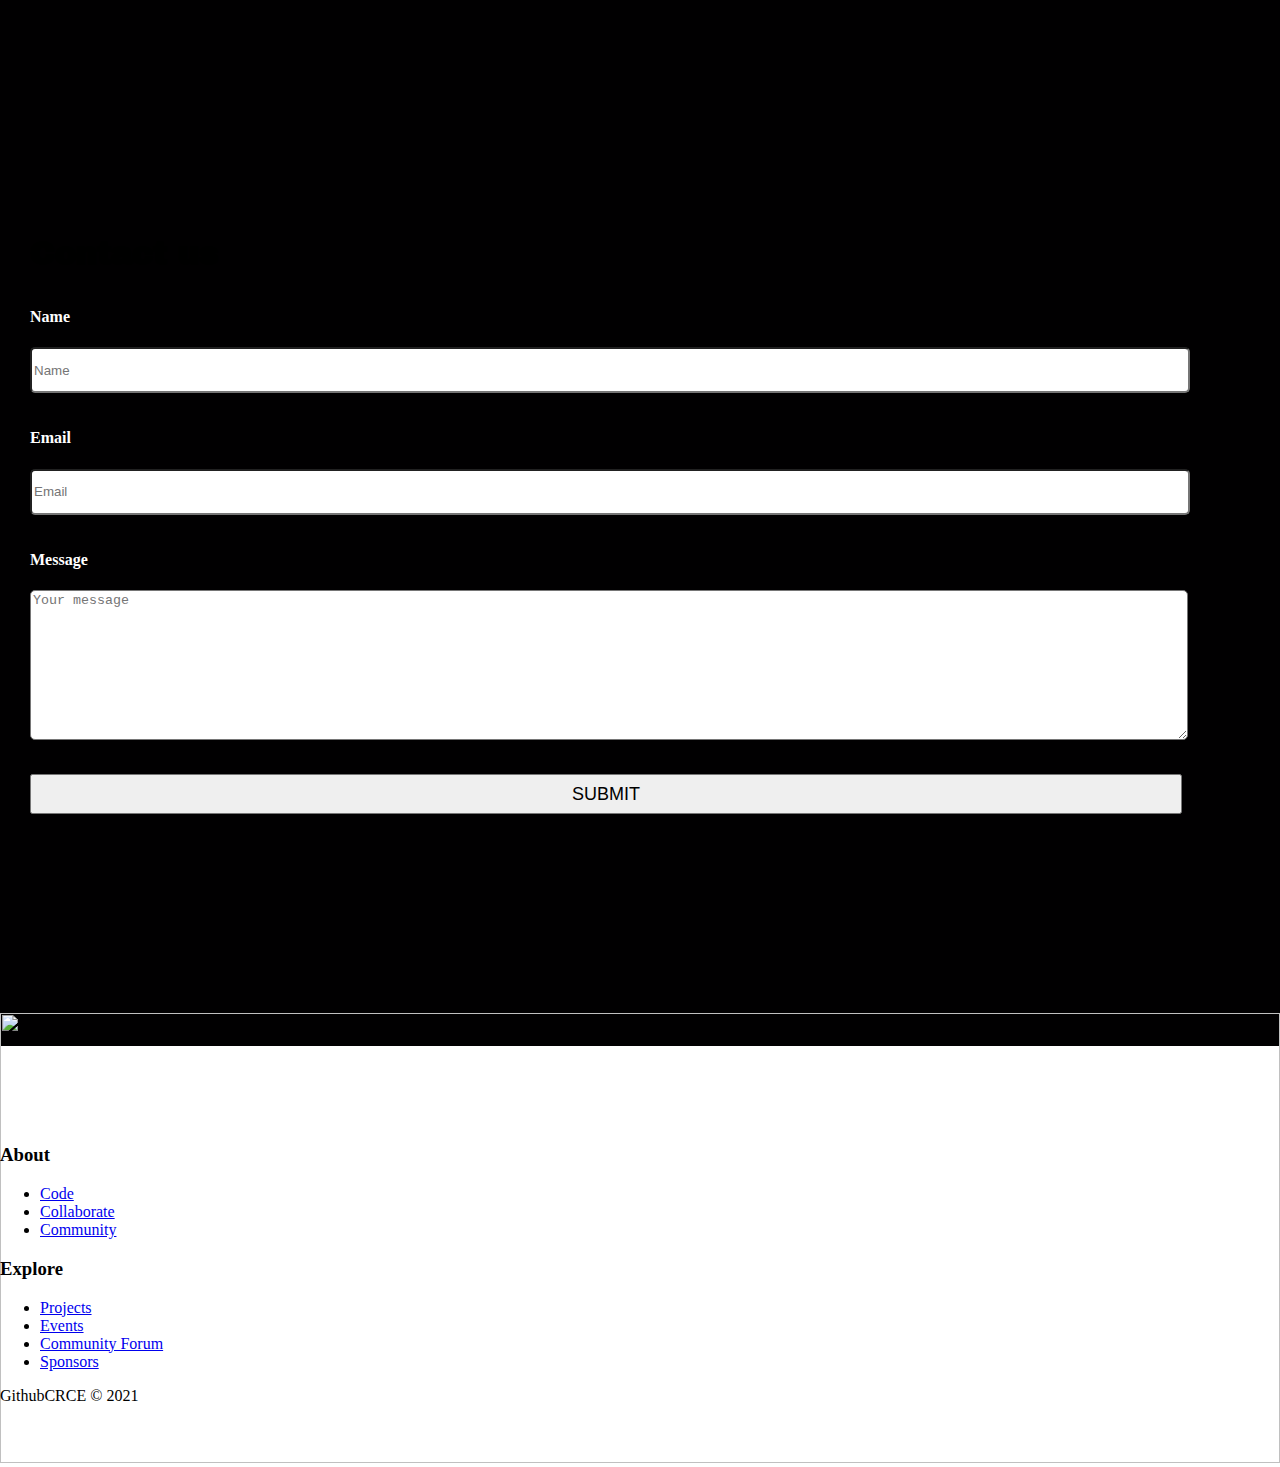
==== commit 981209ef: "Merge pull request #12 from AFIEIF/enhancements-index.html" ====
--- a/index.html
+++ b/index.html
@@ -111,8 +111,8 @@
             <div class="row" id="contact-row">
                 <div class="col col-6" id="col-form">
                     <div data-aos="flip-up" id="form">
-                        <h4 id="form-header">Name</h4><input type="text" placeholder=" Name">
-                        <h4 id="form-header">Email</h4><input type="email" placeholder=" Email">
+                        <h4 id="form-header">Name</h4><input type="text" placeholder="Name">
+                        <h4 id="form-header">Email</h4><input type="email" placeholder="Email">
                         <h4 id="form-header">Message</h4><textarea placeholder="Your message"></textarea><button class="btn btn-primary" id="contact-now" type="button">SUBMIT</button>
                     </div>
                 </div>
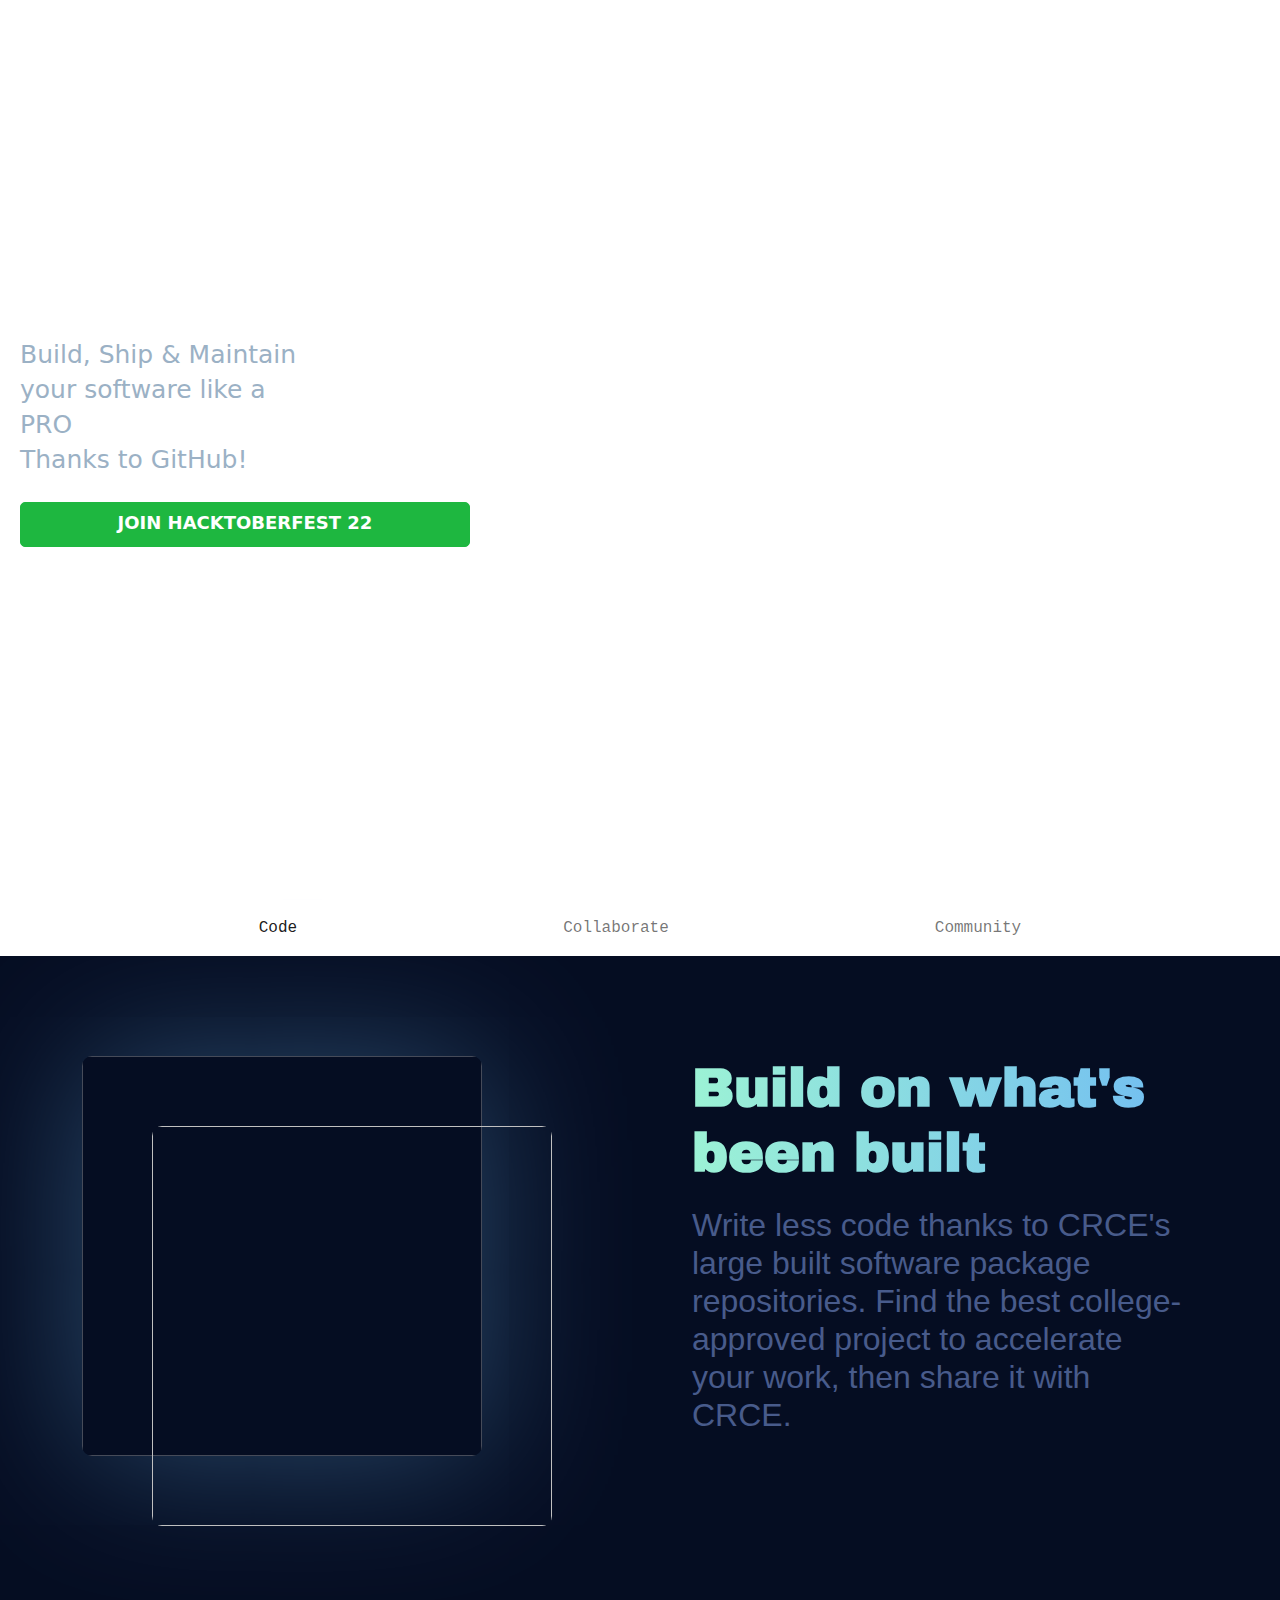
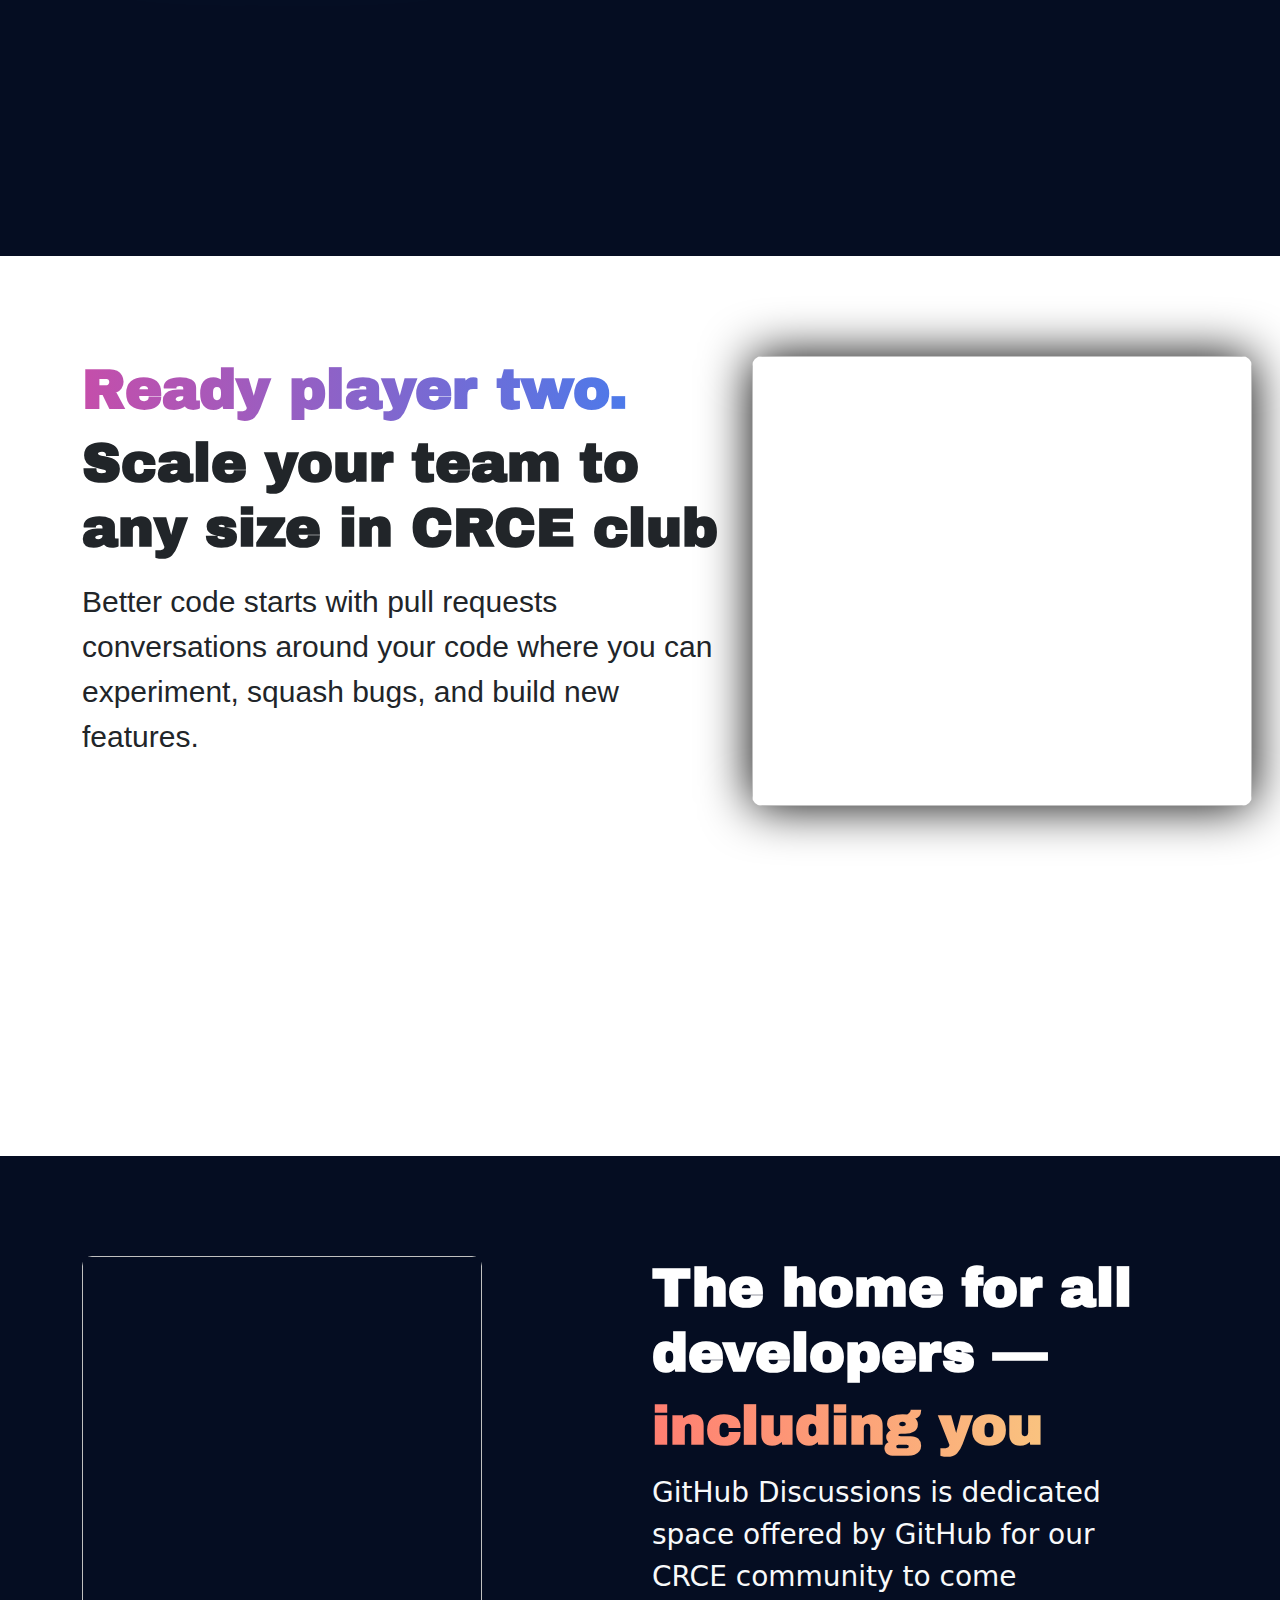
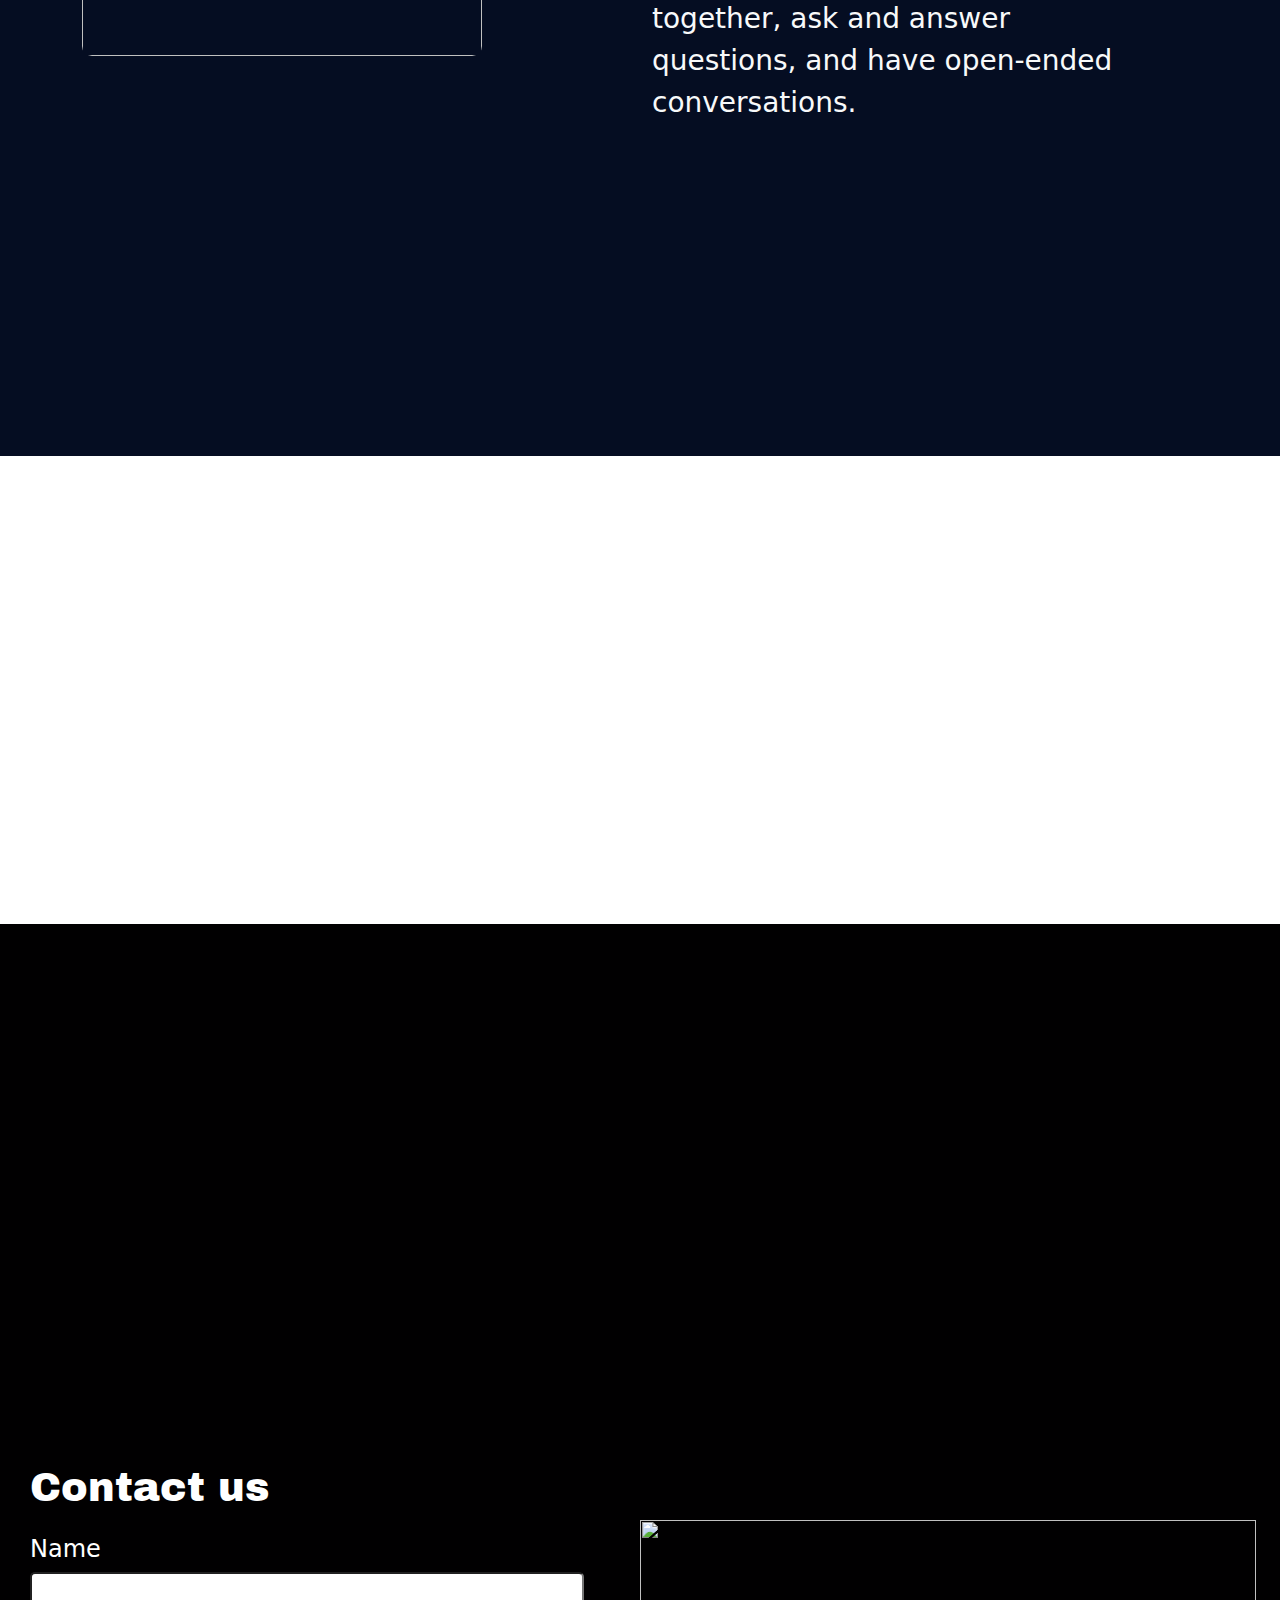
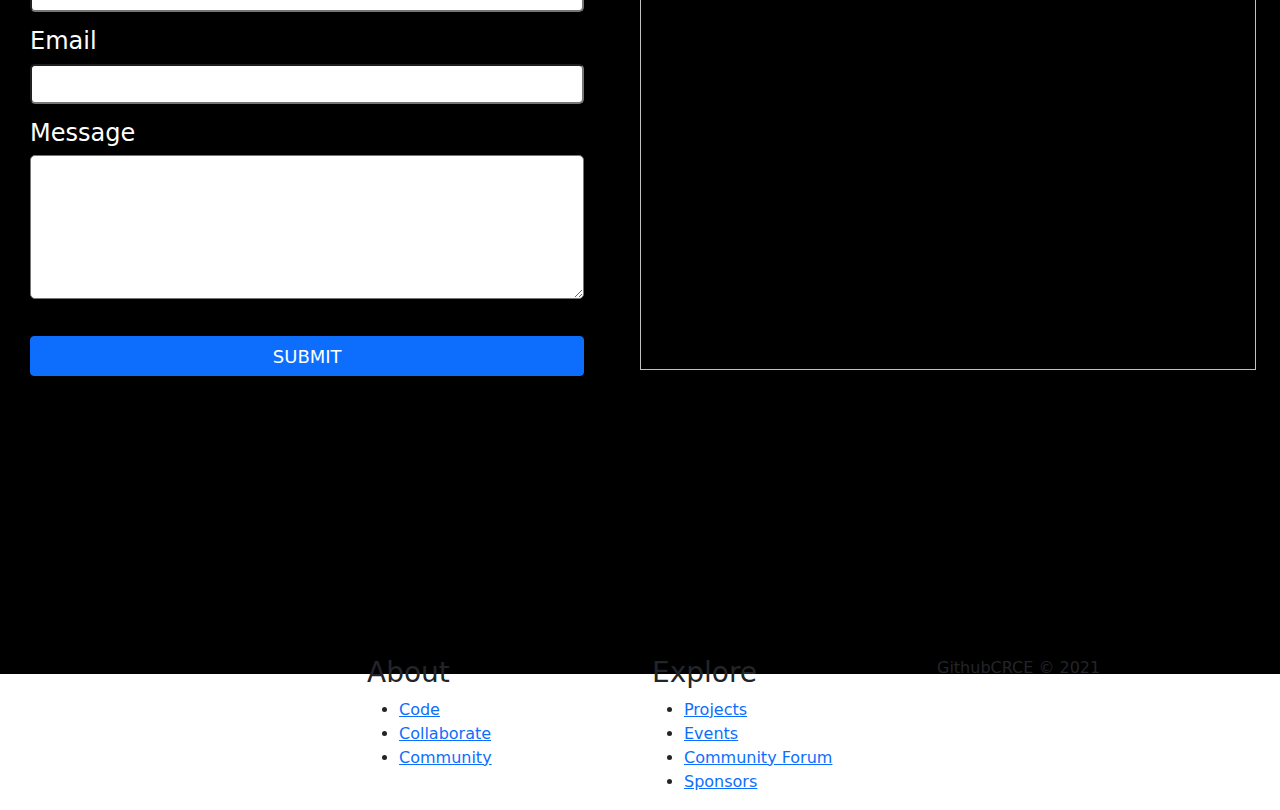
==== commit e0955af4: "Merge pull request #13 from warrenferns/main" ====
--- a/index.html
+++ b/index.html
@@ -5,6 +5,7 @@
     <meta charset="utf-8">
     <meta name="viewport" content="width=device-width, initial-scale=1.0, shrink-to-fit=no">
     <title>GithubCRCE</title>
+
     <link rel="icon" href="assets/img/github-icon-png-29.png">
     <link rel="stylesheet" href="assets/bootstrap/css/bootstrap.min.css">
     <link rel="stylesheet" href="https://fonts.googleapis.com/css?family=Archivo+Black&amp;display=swap">
@@ -24,7 +25,7 @@
 </head>
 
 <body id="body">
-    <section id="home-bg">
+    <section id="home-bg" style="background: url(&quot;assets/img/homepage.png&quot;) center / cover;">
         <nav class="navbar navbar-light navbar-expand-md">
             <div class="container-fluid"><a class="navbar-brand" href="#"></a><button data-bs-toggle="collapse" class="navbar-toggler" data-bs-target="#navcol-1"><span class="navbar-toggler-icon" style="text-shadow: 0px 0px;background: url(&quot;assets/img/span-removebg-preview.png&quot;) center / cover no-repeat;"></span></button>
                 <div class="collapse navbar-collapse" id="navcol-1">
@@ -44,7 +45,7 @@
                         <li class="nav-item"><a class="nav-link" href="https://github.com/githubcrce/" style="color: var(--bs-white);" target="_blank">Join Us</a></li>
                     </ul>
                     <ul class="navbar-nav ms-auto">
-                        <li class="nav-item" id="contact-us"><a class="nav-link active" href="#contact-us-head" style="color: var(--bs-white);">Contact Us</a></li>
+                        <li class="nav-item" id="contact-us"><a class="nav-link active" href="#bs-2" style="color: var(--bs-white);">Contact Us</a></li>
                     </ul>
                 </div>
             </div>
@@ -52,7 +53,7 @@
         <h1 id="title-1">Where CRCE</h1>
         <h1 id="title-2">builds software</h1>
         <h1 id="sub-title">Build, Ship &amp; Maintain<br>your software like a PRO<br>Thanks to GitHub!<br></h1>
-        <h1 id="sub-title-2"></h1><a class="btn btn-primary" role="button" id="join-now" href="https://forms.gle/aLtC46LqiJqMrGCY7" target="_blank">Become a member NOW!</a>
+        <h1 id="sub-title-2"></h1><a class="btn btn-primary" role="button" id="join-now" href="hacktoberfest22.html">JOIN HACKTOBERFEST 22</a>
     </section>
     <section id="mid-nav">
         <nav class="navbar navbar-light navbar-expand-md sticky-top textprimary bg-white text-primary" id="sub-navbar">
@@ -111,9 +112,9 @@
             <div class="row" id="contact-row">
                 <div class="col col-6" id="col-form">
                     <div data-aos="flip-up" id="form">
-                        <h4 id="form-header">Name</h4><input type="text" placeholder="Name">
-                        <h4 id="form-header">Email</h4><input type="email" placeholder="Email">
-                        <h4 id="form-header">Message</h4><textarea placeholder="Your message"></textarea><button class="btn btn-primary" id="contact-now" type="button">SUBMIT</button>
+                        <h4 id="form-header">Name</h4><input type="text">
+                        <h4 id="form-header">Email</h4><input type="email">
+                        <h4 id="form-header">Message</h4><textarea></textarea><button class="btn btn-primary" id="contact-now" type="button">SUBMIT</button>
                     </div>
                 </div>
                 <div class="col col-6" id="col-img"><img src="assets/img/conctatbg.png" width="100%" height="450px"></div>
--- a/assets/css/sponsors.css
+++ b/assets/css/sponsors.css
@@ -19,7 +19,7 @@
 
 @media (max-width: 767px) {
   #sponsor-header {
-    font-family: "Archivo Black", sans-serif;
+    font-family: 'Archivo Black', sans-serif;
     text-align: center;
     font-size: 36px;
   }
@@ -52,8 +52,7 @@
 #sub-sponsors {
   width: 100%;
   height: 100vh;
-  background: url("../../assets/img/sponsors-contribute-illo.jpg") left /
-    contain no-repeat;
+  background: url("../../assets/img/sponsors-contribute-illo.jpg") left / contain no-repeat;
 }
 
 #sub-sponsor-head {
@@ -62,7 +61,7 @@
   -webkit-text-fill-color: transparent;
   font-size: 62px;
   text-align: center;
-  font-family: "Archivo Black", sans-serif;
+  font-family: 'Archivo Black', sans-serif;
 }
 
 @media (max-width: 767px) {
@@ -72,7 +71,7 @@
     -webkit-text-fill-color: transparent;
     font-size: 34px;
     text-align: center;
-    font-family: "Archivo Black", sans-serif;
+    font-family: 'Archivo Black', sans-serif;
   }
 }
 
@@ -81,8 +80,6 @@
   width: 450px;
   margin-left: 830px;
   margin-top: 30px;
-  
-
 }
 
 @media (max-width: 767px) {
--- a/assets/css/styles.css
+++ b/assets/css/styles.css
@@ -1,7 +1,6 @@
 #home-bg {
   width: 100%;
   height: 100vh;
-  background: url("../../assets/img/homepage.png") center / cover no-repeat;
   color: white;
 }
 
